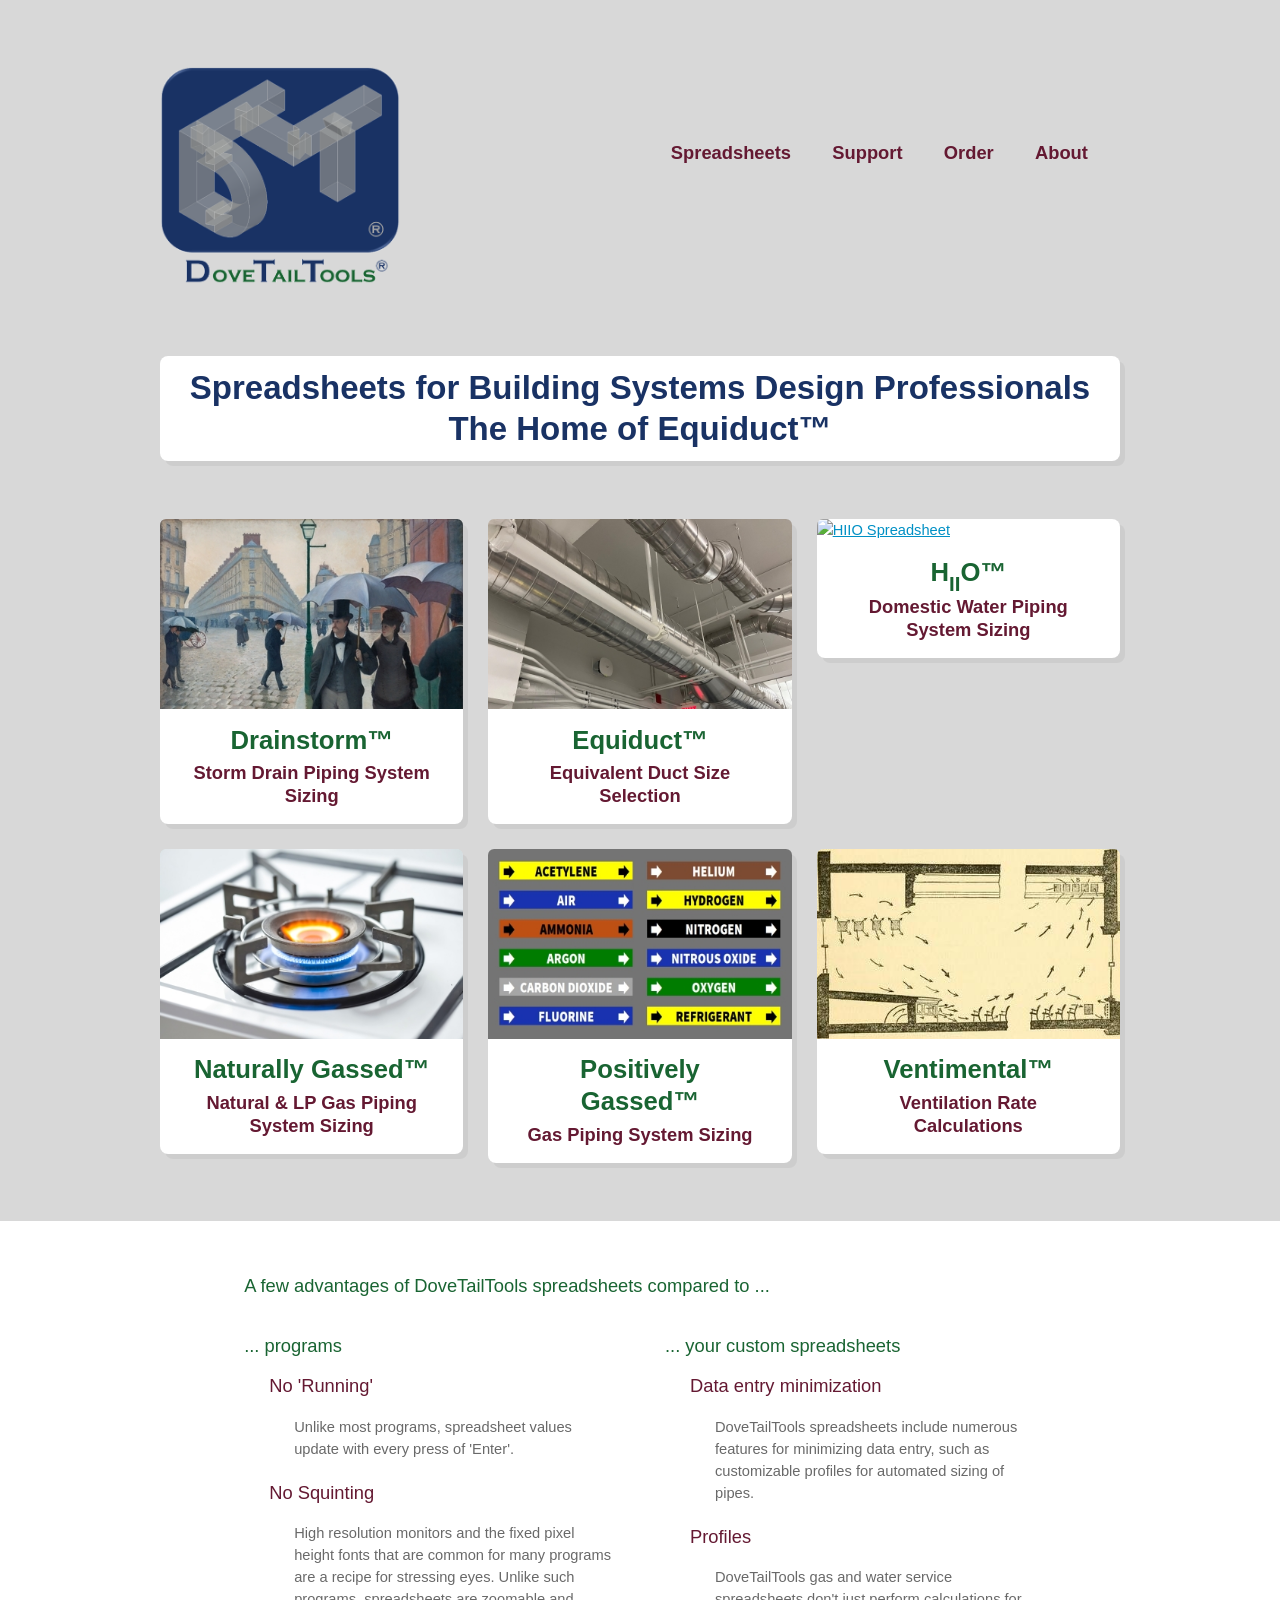
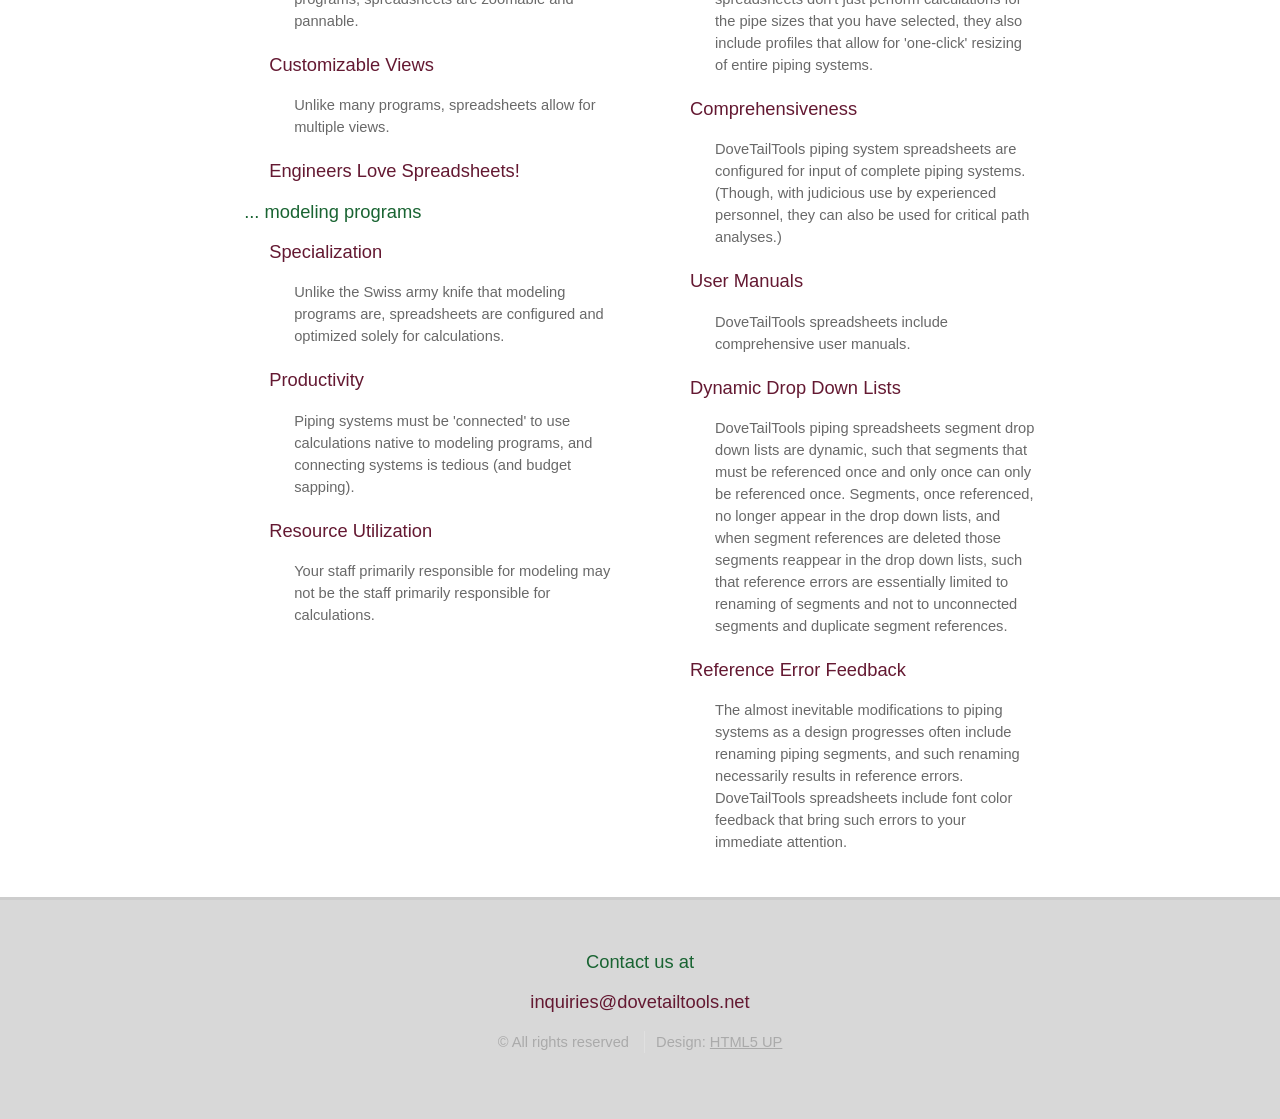
==== index.html @ ed6d7a14 "Update and rename Index.html to index.html" ====
<!DOCTYPE HTML>
<!--
	Verti by HTML5 UP
	html5up.net | @ajlkn
	Free for personal and commercial use under the CCA 3.0 license (html5up.net/license)
-->
<html>
	<head>
		<title>DoveTailTools - Home</title>
		<link rel="icon" type="image/x-icon" href="images/DTTFavicon.jpg">
		<meta charset="utf-8" />
		<meta name="viewport" content="width=device-width, initial-scale=1, user-scalable=no" />
		<!-- SEO -->
		<meta name="description" content="DoveTailTools spreadsheets are professional grade engineering tools for the design of mechanical (HVAC) and plumbing systems for buildings.">

		<!-- Search engine visibility (disable until launch) -->
		<meta name="robots" content="noindex, nofollow">

		<!-- Canonical URL -->
		<link rel="canonical" href="https://dovetailtools.net/index.html">

		<!-- Open Graph (social sharing) -->
		<meta property="og:title" content="DoveTailTools – Engineering Spreadsheets for Building Mechanical & Plumbing Systems">
		<meta property="og:description" content="DoveTailTools spreadsheets are professional grade engineering tools for the design of mechanical (HVAC) and plumbing systems for buildings.">
		<meta property="og:image" content="https://dovetailtools.net/images/DTTWebLogo.png">
		<meta property="og:type" content="website">
		<meta property="og:url" content="https://dovetailtools.net/">

		<!-- Twitter Card (still the correct name) -->
		<meta name="twitter:card" content="summary_large_image">
		<meta name="twitter:title" content="DoveTailTools – Engineering Spreadsheets">
		<meta name="twitter:description" content="Spreadsheets for the design of mechanical (HVAC) and plumbing systems for buildings.">
		<meta name="twitter:image" content="https://dovetailtools.net/images/DTTWebLogo.png">

		<link rel="stylesheet" href="assets/css/main.css" />
	</head>
	<body class="is-preload homepage">
		<div id="page-wrapper">
            <!-- Header -->
                <div id="header-wrapper">
                    <header id="header" class="container">

                        <!-- Logo -->
                            <div id="logo">
                                <a href="index.html" class="image DTTWebLogo">
                                    <img src="images/DTTWebLogo.png" alt="" />
                                </a>
                            </div>

                        <!-- Nav -->
                            <nav id="nav">
                                <ul>
                                    <li>
                                        <a>Spreadsheets</a>
                                        <ul>
                                            <li style="font-size: 1em; padding: 0 1em">
                                                <a>HVAC</a>
                                                <ul>
                                                    <li><a href="equiduct.html">Equiduct</a></li>
                                                    <li><a href="ventimental.html">Ventimental</a></li>
                                                </ul>
                                            </li>
                                            <li style="font-size: 1em; padding: 0 1em">
                                                <a>Plumbing</a>
                                                <ul>
                                                    <li><a href="drainstorm.html">Drainstorm</a></li>
                                                    <li><a href="hiio.html">H<sub>II</sub>O</a></li>
                                                    <li><a href="naturallygassed.html">Naturally Gassed</a></li>
                                                    <li><a href="positivelygassed.html">Positively Gassed</a></li>
                                                </ul>
                                            </li>
                                        </ul>
                                    </li>

                                    <li>
                                        <a href="#">Support</a>
                                        <ul>
                                            <li style="font-size: 1em; padding: 0 1em"><a href="faq.html">F.A.Q.</a></li>
                                            <li style="font-size: 1em; padding: 0 1em"><a href="installation.html">Installation</a></li>
                                        </ul>
                                    </li>

                                    <li>
                                        <a href="order.html">Order</a>
                                    </li>

                                    <li>
                                        <a href="about.html">About</a>
                                        <ul>
                                            <li style="font-size: 1em; padding: 0 1em"><a href="history.html">History</a></li>
                                        </ul>
                                    </li>
                                </ul>
                            </nav>

                    </header>
                </div>

			<!-- Banner -->
				<div id="banner-wrapper">
					<div id="banner" class="box container">
						<div class="row">
							<div class="col-12">
								<h1 class="dtt-blue banner-title" style="text-align:center;">
									Spreadsheets for Building Systems Design Professionals
								</h1>
								<h2 class="dtt-blue banner-title" style="text-align:center;">
									The Home of Equiduct&#8482
								</h2>
							</div>
						</div>
					</div>
				</div>

			<!-- Features -->
				<div id="features-wrapper">
					<div class="container">
						<div class="row">
							<div class="col-4 col-12-medium">

								<!-- Box -->
									<section class="box feature">
    									<a href="drainstorm.html" class="image featured">
									        <img src="images/drainstorm.jpg" alt="Drainstorm Spreadsheet" />
    									</a>
    									<div class="inner">
        									<header style="text-align:center;">
									            <h2 class="dtt-green">Drainstorm&#8482;</h2>
            									<h4 class="dtt-red">Storm Drain Piping System Sizing</h4>
        									</header>
    									</div>
									</section>
							</div>
							<div class="col-4 col-12-medium">

								<!-- Box -->
									<section class="box feature">
    									<a href="equiduct.html" class="image featured">
									        <img src="images/equiduct.jpg" alt="Equiduct Spreadsheet" />
    									</a>
    									<div class="inner">
        									<header style="text-align:center;">
									            <h2 class="dtt-green">Equiduct&#8482;</h2>
            									<h4 class="dtt-red">Equivalent Duct Size Selection</h4>
        									</header>
    									</div>
									</section>
							</div>
							<div class="col-4 col-12-medium">

								<!-- Box -->
									<section class="box feature">
    									<a href="hiio.html" class="image featured">
									        <img src="images/hiio.jpg" alt="HIIO Spreadsheet" />
    									</a>
    									<div class="inner">
        									<header style="text-align:center;">
									            <h2 class="dtt-green">H<sub>II</sub>O&#8482;</h2>
            									<h4 class="dtt-red">Domestic Water Piping System Sizing</h4>
        									</header>
    									</div>
									</section>
							</div>
							<div class="col-4 col-12-medium">

								<!-- Box -->
									<section class="box feature">
    									<a href="naturallygassed.html" class="image featured">
									        <img src="images/naturallygassed.jpg" alt="Naturally Gassed Spreadsheet" />
    									</a>
    									<div class="inner">
        									<header style="text-align:center;">
									            <h2 class="dtt-green">Naturally Gassed&#8482;</h2>
            									<h4 class="dtt-red">Natural & LP Gas Piping System Sizing</h4>
        									</header>
    									</div>
									</section>
							</div>
							<div class="col-4 col-12-medium">

								<!-- Box -->
									<section class="box feature">
    									<a href="positivelygassed.html" class="image featured">
									        <img src="images/positivelygassed.jpg" alt="Positively Gassed Spreadsheet" />
    									</a>
    									<div class="inner">
        									<header style="text-align:center;">
									            <h2 class="dtt-green">Positively Gassed&#8482;</h2>
            									<h4 class="dtt-red">Gas Piping System Sizing</h4>
        									</header>
    									</div>
									</section>
							</div>
							<div class="col-4 col-12-medium">

								<!-- Box -->
									<section class="box feature">
    									<a href="ventimental.html" class="image featured">
									        <img src="images/ventimental.jpg" alt="Ventimental Spreadsheet" />
    									</a>
    									<div class="inner">
        									<header style="text-align:center;">
									            <h2 class="dtt-green">Ventimental&#8482;</h2>
            									<h4 class="dtt-red">Ventilation Rate Calculations</h4>
        									</header>
    									</div>
									</section>
							</div>
						</div>
					</div>
				</div>

                <div id="main-wrapperx">
                    <div class="container">
                        <div class="row gtr-200">
                            <div class="col-1 col-12-medium">
                                <!-- Empty Column Left -->
                            </div>
                            <div class="col-11 col-12-medium">

                                <!-- Content Column Center -->
                                    <div id="content">
                                        <section class="last">
                                            <h3 class="dtt-green">A few advantages of DoveTailTools spreadsheets compared to ...</h3>
                                        </section>
                                    </div>
                            </div>
                        </div>
                    </div>
                </div>

            <!-- Main -->
                <div id="main-wrapperxx">
                    <div class="container">
                        <div class="row gtr-200">
                            <div class="col-1 col-12-medium">
                                <!-- Empty Column Left -->
                            </div>
                            <div class="col-5 col-12-medium">

                                <!-- Content Column Center Left -->
                                    <div id="content">
                                        <section class="last">

                                            <h3 class="dtt-green">... programs</h3>

                                            <h3 class="dtt-red" style="padding-left:25px;">No 'Running'</h3>
                                            <p style="padding-left:50px;">Unlike most programs, spreadsheet values update with every press of 'Enter'.</p>

                                            <h3 class="dtt-red" style="padding-left:25px;">No Squinting</h3>
                                            <p style="padding-left:50px;">High resolution monitors and the fixed pixel height fonts that are common for many programs are a recipe for stressing eyes. Unlike such programs, spreadsheets are zoomable and pannable.</p>

                                            <h3 class="dtt-red" style="padding-left:25px;">Customizable Views</h3>
                                            <p style="padding-left:50px;">Unlike many programs, spreadsheets allow for multiple views.</p>

                                            <h3 class="dtt-red" style="padding-left:25px;">Engineers Love Spreadsheets!</h3>

                                            <h3 class="dtt-green">... modeling programs</h3>

                                            <h3 class="dtt-red" style="padding-left:25px;">Specialization</h3>
                                            <p style="padding-left:50px;">Unlike the Swiss army knife that modeling programs are, spreadsheets are configured and optimized solely for calculations.</p>

                                            <h3 class="dtt-red" style="padding-left:25px;">Productivity</h3>
                                            <p style="padding-left:50px;">Piping systems must be 'connected' to use calculations native to modeling programs, and connecting systems is tedious (and budget sapping).</p>

                                            <h3 class="dtt-red" style="padding-left:25px;">Resource Utilization</h3>
                                            <p style="padding-left:50px;">Your staff primarily responsible for modeling may not be the staff primarily responsible for calculations.</p>

                                        </section>
                                    </div>
                            </div>

                            <div class="col-5 col-12-medium">

                                <!-- Content Column Center Right-->
                                    <div id="content">
                                        <section class="last">

                                            <h3 class="dtt-green">... your custom spreadsheets</h3>

                                            <h3 class="dtt-red" style="padding-left:25px;">Data entry minimization</h3>
                                            <p style="padding-left:50px;">DoveTailTools spreadsheets include numerous features for minimizing data entry, such as customizable profiles for automated sizing of pipes.</p>

                                            <h3 class="dtt-red" style="padding-left:25px;">Profiles</h3>
                                            <p style="padding-left:50px;">DoveTailTools gas and water service spreadsheets don't just perform calculations for the pipe sizes that you have selected, they also include profiles that allow for 'one-click' resizing of entire piping systems.</p>

                                            <h3 class="dtt-red" style="padding-left:25px;">Comprehensiveness</h3>
                                            <p style="padding-left:50px;">DoveTailTools piping system spreadsheets are configured for input of complete piping systems. (Though, with judicious use by experienced personnel, they can also be used for critical path analyses.)</p>

                                            <h3 class="dtt-red" style="padding-left:25px;">User Manuals</h3>
                                            <p style="padding-left:50px;">DoveTailTools spreadsheets include comprehensive user manuals.</p>

                                            <h3 class="dtt-red" style="padding-left:25px;">Dynamic Drop Down Lists</h3>
                                            <p style="padding-left:50px;">DoveTailTools piping spreadsheets segment drop down lists are dynamic, such that segments that must be referenced once and only once can only be referenced once. Segments, once referenced, no longer appear in the drop down lists, and when segment references are deleted those segments reappear in the drop down lists, such that reference errors are essentially limited to renaming of segments and not to unconnected segments and duplicate segment references.</p>

                                            <h3 class="dtt-red" style="padding-left:25px;">Reference Error Feedback</h3>
                                            <p style="padding-left:50px;">The almost inevitable modifications to piping systems as a design progresses often include renaming piping segments, and such renaming necessarily results in reference errors. DoveTailTools spreadsheets include font color feedback that bring such errors to your immediate attention.</p>

                                        </section>
                                    </div>
                            </div>

                            <div class="col-1 col-12-medium">
                                <!-- Empty Column Right -->
                            </div>

                        </div>
                    </div>
                </div>

            <!-- Footer -->
                <div id="footer-wrapper">
                    <footer id="footer" class="container">
                        <div class="row">
                            <div class="col-12">
                                <div id="copyright">

                                    <h3 class="dtt-green">Contact us at</h3>
                                    <h3 class="dtt-red">inquiries@dovetailtools.net</h3>

                                    <ul class="menu">
                                        <li>&copy; All rights reserved</li>
                                        <li>Design: <a href="http://html5up.net">HTML5 UP</a></li>
                                    </ul>

                                </div>
                            </div>
                        </div>
                    </footer>
                </div>

            </div>

        <!-- Scripts -->

            <script src="assets/js/jquery.min.js"></script>
            <script src="assets/js/jquery.dropotron.min.js"></script>
            <script src="assets/js/browser.min.js"></script>
            <script src="assets/js/breakpoints.min.js"></script>
            <script src="assets/js/util.js"></script>
            <script src="assets/js/main.js"></script>

    </body>
</html>
---- assets/css/main.css ----
@import url("fontawesome-all.min.css");
@import url("https://fonts.googleapis.com/css?family=Oleo+Script:400|Open+Sans:300,300italic,600,600italic,800");
@import url('http://fonts.cdnfonts.com/css/source-sans-pro');
@import url('http://fonts.cdnfonts.com/css/copperplate-gothic-std');

/*
	Verti by HTML5 UP
	html5up.net | @ajlkn
	Free for personal and commercial use under the CCA 3.0 license (html5up.net/license)
*/

html, body, div, span, applet, object,
iframe, h1, h2, h3, h4, h5, h6, p, blockquote,
pre, a, abbr, acronym, address, big, cite,
code, del, dfn, em, img, ins, kbd, q, s, samp,
small, strike, strong, sub, sup, tt, var, b,
u, i, center, dl, dt, dd, ol, ul, li, fieldset,
form, label, legend, table, caption, tbody,
tfoot, thead, tr, th, td, article, aside,
canvas, details, embed, figure, figcaption,
footer, header, hgroup, menu, nav, output, ruby,
section, summary, time, mark, audio, video {
	margin: 0;
	padding: 0;
	border: 0;
	font-size: 100%;
	font: inherit;
	vertical-align: baseline;}

article, aside, details, figcaption, figure,
footer, header, hgroup, menu, nav, section {
	display: block;}

body {
	line-height: 1;
}

ol, ul {
	list-style: none;
}

blockquote, q {
	quotes: none;
}

	blockquote:before, blockquote:after, q:before, q:after {
		content: '';
		content: none;
	}

table {
	border-collapse: collapse;
	border-spacing: 0;
}

body {
	-webkit-text-size-adjust: none;
}

mark {
	background-color: transparent;
	color: inherit;
}

input::-moz-focus-inner {
	border: 0;
	padding: 0;
}

input, select, textarea {
	-moz-appearance: none;
	-webkit-appearance: none;
	-ms-appearance: none;
	appearance: none;
}

/* Basic */

	@-ms-viewport {
		width: device-width;
	}

	html {
		box-sizing: border-box;
	}

	*, *:before, *:after {
		box-sizing: inherit;
	}

	body {
		background-color: #d8d8d8;
		background-position: top left, top left;
		background-repeat: repeat-x, repeat;
		background-size: 100% 30em, auto;
		font-family: 'Source Sans Pro', sans-serif;
		font-size: 13pt;
		color: #696969;
		font-weight: 400;
		line-height: 1.5em;
	}

		/* DoveTailTools brand colors */
			.dtt-blue { color: #193264 !important; }
			.dtt-green { color: #196432 !important; }
			.dtt-red { color: #641932 !important; }

			.banner-title {
				font-size: 2.25em !important;
				line-height: 1.25em !important;
				font-weight: 600 !important;
			}

			#banner h1.banner-title,
			#banner h2.banner-title {
				margin-top: 0 !important;
				margin-bottom: 0 !important;
			}


		body.is-preload *, body.is-preload *:before, body.is-preload *:after {
			-moz-animation: none !important;
			-webkit-animation: none !important;
			-ms-animation: none !important;
			animation: none !important;
			-moz-transition: none !important;
			-webkit-transition: none !important;
			-ms-transition: none !important;
			transition: none !important;
		}

	input, select, textarea {
		font-family: 'Source Sans Pro', sans-serif;
		font-size: 13pt;
		color: #696969;
		font-weight: 300;
		line-height: 2.25em;
	}

	a {
		color: #0090c5;
		text-decoration: underline;
	}

		a:hover {
			text-decoration: none;
		}

	h1, h2, h3, h4, h5, h6 {
		color: #444;
		font-weight: 500;
		}

		h1 a, h2 a, h3 a, h4 a, h5 a, h6 a {
			color: inherit;
			text-decoration: none;
			outline: 0;
		}

	h1 {
		font-size: 2.25em;
		line-height: 1.75em;
		font-weight: 600;
	}

	h2 {
		font-size: 1.75em;
		margin: 0 0 1.25em 0;
		line-height: 1.25em;
		font-weight: 600;
	}

	h3 {
		font-size: 1.25em;
		margin: 0.5em 0 1em 0;
	}

	h4 {
		font-size: 1.25em !important;
		line-height: 1.25em !important;
		font-weight: 600 !important;
		margin: 0 0 0 0 !important;
	}

	dtth1 {
		font-size: 2.25em;
		line-height: 1.75em;
	}

	dtth4 {
		font-size: 1.5em;
		line-height: 1.5em;
	}

	dtttm {
		font-size: 0.75em;
	}

	b, strong {
		font-weight: 600;
		color: #444;
	}

	i, em {
		font-style: italic;
	}

	br.clear {
		clear: both;
	}

	sub {
		position: relative;
		top: 0.5em;
		font-size: 0.8em;
	}

	sup {
		position: relative;
		top: -0.5em;
		font-size: 0.8em;
	}

	hr {
		border: 0;
		border-top: solid 1px #eee;
	}

	blockquote {
		border-left: solid 0.5em #eee;
		padding: 1em 0 1em 2em;
		font-style: italic;
	}

	p, ul, ol, dl, table {
		margin-bottom: 1.5em;
	}

/* Container */

	.container {
		margin: 0 auto;
		max-width: 100%;
		width: 1400px;
	}

		@media screen and (max-width: 1680px) {

			.container {
				width: 1200px;
			}

		}

		@media screen and (max-width: 1280px) {

			.container {
				width: 960px;
			}

		}

		@media screen and (max-width: 980px) {

			.container {
				width: 90%;
			}

		}

		@media screen and (max-width: 736px) {

			.container {
				width: 100%;
			}

		}

/* Row */

	.row {
		display: flex;
		flex-wrap: wrap;
		box-sizing: border-box;
		align-items: stretch;
	}

		.row > * {
			box-sizing: border-box;
		}

		.row.gtr-uniform > * > :last-child {
			margin-bottom: 0;
		}

		.row.aln-left {
			justify-content: flex-start;
		}

		.row.aln-center {
			justify-content: center;
		}

		.row.aln-right {
			justify-content: flex-end;
		}

		.row.aln-top {
			align-items: flex-start;
		}

		.row.aln-middle {
			align-items: center;
		}

		.row.aln-bottom {
			align-items: flex-end;
		}

		.row > .imp {
			order: -1;
		}

		.row > .col-005 {
			width: 5%;
		}

		.row > .off-005 {
			margin-left: 5%;
		}

		.row > .col-1 {
			width: 8.33333%;
		}

		.row > .off-1 {
			margin-left: 8.33333%;
		}

		.row > .col-2 {
			width: 16.66667%;
		}

		.row > .off-2 {
			margin-left: 16.66667%;
		}

		.row > .col-3 {
			width: 25%;
		}

		.row > .off-3 {
			margin-left: 25%;
		}

		.row > .col-4 {
			width: 33.33333%;
		}

		.row > .off-4 {
			margin-left: 33.33333%;
		}

		.row > .col-5 {
			width: 41.66667%;
		}

		.row > .off-5 {
			margin-left: 41.66667%;
		}

		.row > .col-6 {
			width: 50%;
		}

		.row > .off-6 {
			margin-left: 50%;
		}

		.row > .col-7 {
			width: 58.33333%;
		}

		.row > .off-7 {
			margin-left: 58.33333%;
		}

		.row > .col-8 {
			width: 66.66667%;
		}

		.row > .off-8 {
			margin-left: 66.66667%;
		}

		.row > .col-9 {
			width: 75%;
		}

		.row > .off-9 {
			margin-left: 75%;
		}

		.row > .col-10 {
			width: 83.33333%;
		}

		.row > .off-10 {
			margin-left: 83.33333%;
		}

		.row > .col-11 {
			width: 91.66667%;
		}

		.row > .off-11 {
			margin-left: 91.66667%;
		}

		.row > .col-12 {
			width: 100%;
		}

		.row > .off-12 {
			margin-left: 100%;
		}

		.row.gtr-0 {
			margin-top: 0px;
			margin-left: 0px;
		}

			.row.gtr-0 > * {
				padding: 0px 0 0 0px;
			}

			.row.gtr-0.gtr-uniform {
				margin-top: 0px;
			}

				.row.gtr-0.gtr-uniform > * {
					padding-top: 0px;
				}

		.row.gtr-25 {
			margin-top: -10px;
			margin-left: -10px;
		}

			.row.gtr-25 > * {
				padding: 10px 0 0 10px;
			}

			.row.gtr-25.gtr-uniform {
				margin-top: -10px;
			}

				.row.gtr-25.gtr-uniform > * {
					padding-top: 10px;
				}

		.row.gtr-50 {
			margin-top: -20px;
			margin-left: -20px;
		}

			.row.gtr-50 > * {
				padding: 20px 0 0 20px;
			}

			.row.gtr-50.gtr-uniform {
				margin-top: -20px;
			}

				.row.gtr-50.gtr-uniform > * {
					padding-top: 20px;
				}

		.row {
			margin-top: -40px;
			margin-left: -40px;
		}

			.row > * {
				padding: 40px 0 0 40px;
			}

			.row.gtr-uniform {
				margin-top: -40px;
			}

				.row.gtr-uniform > * {
					padding-top: 40px;
				}

		.row.gtr-150 {
			margin-top: -60px;
			margin-left: -60px;
		}

			.row.gtr-150 > * {
				padding: 60px 0 0 60px;
			}

			.row.gtr-150.gtr-uniform {
				margin-top: -60px;
			}

				.row.gtr-150.gtr-uniform > * {
					padding-top: 60px;
				}

		.row.gtr-200 {
			margin-top: -80px;
			margin-left: -80px;
		}

			.row.gtr-200 > * {
				padding: 80px 0 0 80px;
			}

			.row.gtr-200.gtr-uniform {
				margin-top: -80px;
			}

				.row.gtr-200.gtr-uniform > * {
					padding-top: 80px;
				}

		@media screen and (max-width: 1680px) {

			.row {
				display: flex;
				flex-wrap: wrap;
				box-sizing: border-box;
				align-items: stretch;
			}

				.row > * {
					box-sizing: border-box;
				}

				.row.gtr-uniform > * > :last-child {
					margin-bottom: 0;
				}

				.row.aln-left {
					justify-content: flex-start;
				}

				.row.aln-center {
					justify-content: center;
				}

				.row.aln-right {
					justify-content: flex-end;
				}

				.row.aln-top {
					align-items: flex-start;
				}

				.row.aln-middle {
					align-items: center;
				}

				.row.aln-bottom {
					align-items: flex-end;
				}

				.row > .imp-xlarge {
					order: -1;
				}

				.row > .col-1-xlarge {
					width: 8.33333%;
				}

				.row > .off-1-xlarge {
					margin-left: 8.33333%;
				}

				.row > .col-2-xlarge {
					width: 16.66667%;
				}

				.row > .off-2-xlarge {
					margin-left: 16.66667%;
				}

				.row > .col-3-xlarge {
					width: 25%;
				}

				.row > .off-3-xlarge {
					margin-left: 25%;
				}

				.row > .col-4-xlarge {
					width: 33.33333%;
				}

				.row > .off-4-xlarge {
					margin-left: 33.33333%;
				}

				.row > .col-5-xlarge {
					width: 41.66667%;
				}

				.row > .off-5-xlarge {
					margin-left: 41.66667%;
				}

				.row > .col-6-xlarge {
					width: 50%;
				}

				.row > .off-6-xlarge {
					margin-left: 50%;
				}

				.row > .col-7-xlarge {
					width: 58.33333%;
				}

				.row > .off-7-xlarge {
					margin-left: 58.33333%;
				}

				.row > .col-8-xlarge {
					width: 66.66667%;
				}

				.row > .off-8-xlarge {
					margin-left: 66.66667%;
				}

				.row > .col-9-xlarge {
					width: 75%;
				}

				.row > .off-9-xlarge {
					margin-left: 75%;
				}

				.row > .col-10-xlarge {
					width: 83.33333%;
				}

				.row > .off-10-xlarge {
					margin-left: 83.33333%;
				}

				.row > .col-11-xlarge {
					width: 91.66667%;
				}

				.row > .off-11-xlarge {
					margin-left: 91.66667%;
				}

				.row > .col-12-xlarge {
					width: 100%;
				}

				.row > .off-12-xlarge {
					margin-left: 100%;
				}

				.row.gtr-0 {
					margin-top: 0px;
					margin-left: 0px;
				}

					.row.gtr-0 > * {
						padding: 0px 0 0 0px;
					}

					.row.gtr-0.gtr-uniform {
						margin-top: 0px;
					}

						.row.gtr-0.gtr-uniform > * {
							padding-top: 0px;
						}

				.row.gtr-25 {
					margin-top: -10px;
					margin-left: -10px;
				}

					.row.gtr-25 > * {
						padding: 10px 0 0 10px;
					}

					.row.gtr-25.gtr-uniform {
						margin-top: -10px;
					}

						.row.gtr-25.gtr-uniform > * {
							padding-top: 10px;
						}

				.row.gtr-50 {
					margin-top: -20px;
					margin-left: -20px;
				}

					.row.gtr-50 > * {
						padding: 20px 0 0 20px;
					}

					.row.gtr-50.gtr-uniform {
						margin-top: -20px;
					}

						.row.gtr-50.gtr-uniform > * {
							padding-top: 20px;
						}

				.row {
					margin-top: -40px;
					margin-left: -40px;
				}

					.row > * {
						padding: 40px 0 0 40px;
					}

					.row.gtr-uniform {
						margin-top: -40px;
					}

						.row.gtr-uniform > * {
							padding-top: 40px;
						}

				.row.gtr-150 {
					margin-top: -60px;
					margin-left: -60px;
				}

					.row.gtr-150 > * {
						padding: 60px 0 0 60px;
					}

					.row.gtr-150.gtr-uniform {
						margin-top: -60px;
					}

						.row.gtr-150.gtr-uniform > * {
							padding-top: 60px;
						}

				.row.gtr-200 {
					margin-top: -80px;
					margin-left: -80px;
				}

					.row.gtr-200 > * {
						padding: 80px 0 0 80px;
					}

					.row.gtr-200.gtr-uniform {
						margin-top: -80px;
					}

						.row.gtr-200.gtr-uniform > * {
							padding-top: 80px;
						}

		}

		@media screen and (max-width: 1280px) {

			.row {
				display: flex;
				flex-wrap: wrap;
				box-sizing: border-box;
				align-items: stretch;
			}

				.row > * {
					box-sizing: border-box;
				}

				.row.gtr-uniform > * > :last-child {
					margin-bottom: 0;
				}

				.row.aln-left {
					justify-content: flex-start;
				}

				.row.aln-center {
					justify-content: center;
				}

				.row.aln-right {
					justify-content: flex-end;
				}

				.row.aln-top {
					align-items: flex-start;
				}

				.row.aln-middle {
					align-items: center;
				}

				.row.aln-bottom {
					align-items: flex-end;
				}

				.row > .imp-large {
					order: -1;
				}

				.row > .col-1-large {
					width: 8.33333%;
				}

				.row > .off-1-large {
					margin-left: 8.33333%;
				}

				.row > .col-2-large {
					width: 16.66667%;
				}

				.row > .off-2-large {
					margin-left: 16.66667%;
				}

				.row > .col-3-large {
					width: 25%;
				}

				.row > .off-3-large {
					margin-left: 25%;
				}

				.row > .col-4-large {
					width: 33.33333%;
				}

				.row > .off-4-large {
					margin-left: 33.33333%;
				}

				.row > .col-5-large {
					width: 41.66667%;
				}

				.row > .off-5-large {
					margin-left: 41.66667%;
				}

				.row > .col-6-large {
					width: 50%;
				}

				.row > .off-6-large {
					margin-left: 50%;
				}

				.row > .col-7-large {
					width: 58.33333%;
				}

				.row > .off-7-large {
					margin-left: 58.33333%;
				}

				.row > .col-8-large {
					width: 66.66667%;
				}

				.row > .off-8-large {
					margin-left: 66.66667%;
				}

				.row > .col-9-large {
					width: 75%;
				}

				.row > .off-9-large {
					margin-left: 75%;
				}

				.row > .col-10-large {
					width: 83.33333%;
				}

				.row > .off-10-large {
					margin-left: 83.33333%;
				}

				.row > .col-11-large {
					width: 91.66667%;
				}

				.row > .off-11-large {
					margin-left: 91.66667%;
				}

				.row > .col-12-large {
					width: 100%;
				}

				.row > .off-12-large {
					margin-left: 100%;
				}

				.row.gtr-0 {
					margin-top: 0px;
					margin-left: 0px;
				}

					.row.gtr-0 > * {
						padding: 0px 0 0 0px;
					}

					.row.gtr-0.gtr-uniform {
						margin-top: 0px;
					}

						.row.gtr-0.gtr-uniform > * {
							padding-top: 0px;
						}

				.row.gtr-25 {
					margin-top: -6.25px;
					margin-left: -6.25px;
				}

					.row.gtr-25 > * {
						padding: 6.25px 0 0 6.25px;
					}

					.row.gtr-25.gtr-uniform {
						margin-top: -6.25px;
					}

						.row.gtr-25.gtr-uniform > * {
							padding-top: 6.25px;
						}

				.row.gtr-50 {
					margin-top: -12.5px;
					margin-left: -12.5px;
				}

					.row.gtr-50 > * {
						padding: 12.5px 0 0 12.5px;
					}

					.row.gtr-50.gtr-uniform {
						margin-top: -12.5px;
					}

						.row.gtr-50.gtr-uniform > * {
							padding-top: 12.5px;
						}

				.row {
					margin-top: -25px;
					margin-left: -25px;
				}

					.row > * {
						padding: 25px 0 0 25px;
					}

					.row.gtr-uniform {
						margin-top: -25px;
					}

						.row.gtr-uniform > * {
							padding-top: 25px;
						}

				.row.gtr-150 {
					margin-top: -37.5px;
					margin-left: -37.5px;
				}

					.row.gtr-150 > * {
						padding: 37.5px 0 0 37.5px;
					}

					.row.gtr-150.gtr-uniform {
						margin-top: -37.5px;
					}

						.row.gtr-150.gtr-uniform > * {
							padding-top: 37.5px;
						}

				.row.gtr-200 {
					margin-top: -50px;
					margin-left: -50px;
				}

					.row.gtr-200 > * {
						padding: 50px 0 0 50px;
					}

					.row.gtr-200.gtr-uniform {
						margin-top: -50px;
					}

						.row.gtr-200.gtr-uniform > * {
							padding-top: 50px;
						}

		}

		@media screen and (max-width: 980px) {

			.row {
				display: flex;
				flex-wrap: wrap;
				box-sizing: border-box;
				align-items: stretch;
			}

				.row > * {
					box-sizing: border-box;
				}

				.row.gtr-uniform > * > :last-child {
					margin-bottom: 0;
				}

				.row.aln-left {
					justify-content: flex-start;
				}

				.row.aln-center {
					justify-content: center;
				}

				.row.aln-right {
					justify-content: flex-end;
				}

				.row.aln-top {
					align-items: flex-start;
				}

				.row.aln-middle {
					align-items: center;
				}

				.row.aln-bottom {
					align-items: flex-end;
				}

				.row > .imp-medium {
					order: -1;
				}

				.row > .col-1-medium {
					width: 8.33333%;
				}

				.row > .off-1-medium {
					margin-left: 8.33333%;
				}

				.row > .col-2-medium {
					width: 16.66667%;
				}

				.row > .off-2-medium {
					margin-left: 16.66667%;
				}

				.row > .col-3-medium {
					width: 25%;
				}

				.row > .off-3-medium {
					margin-left: 25%;
				}

				.row > .col-4-medium {
					width: 33.33333%;
				}

				.row > .off-4-medium {
					margin-left: 33.33333%;
				}

				.row > .col-5-medium {
					width: 41.66667%;
				}

				.row > .off-5-medium {
					margin-left: 41.66667%;
				}

				.row > .col-6-medium {
					width: 50%;
				}

				.row > .off-6-medium {
					margin-left: 50%;
				}

				.row > .col-7-medium {
					width: 58.33333%;
				}

				.row > .off-7-medium {
					margin-left: 58.33333%;
				}

				.row > .col-8-medium {
					width: 66.66667%;
				}

				.row > .off-8-medium {
					margin-left: 66.66667%;
				}

				.row > .col-9-medium {
					width: 75%;
				}

				.row > .off-9-medium {
					margin-left: 75%;
				}

				.row > .col-10-medium {
					width: 83.33333%;
				}

				.row > .off-10-medium {
					margin-left: 83.33333%;
				}

				.row > .col-11-medium {
					width: 91.66667%;
				}

				.row > .off-11-medium {
					margin-left: 91.66667%;
				}

				.row > .col-12-medium {
					width: 100%;
				}

				.row > .off-12-medium {
					margin-left: 100%;
				}

				.row.gtr-0 {
					margin-top: 0px;
					margin-left: 0px;
				}

					.row.gtr-0 > * {
						padding: 0px 0 0 0px;
					}

					.row.gtr-0.gtr-uniform {
						margin-top: 0px;
					}

						.row.gtr-0.gtr-uniform > * {
							padding-top: 0px;
						}

				.row.gtr-25 {
					margin-top: -6.25px;
					margin-left: -6.25px;
				}

					.row.gtr-25 > * {
						padding: 6.25px 0 0 6.25px;
					}

					.row.gtr-25.gtr-uniform {
						margin-top: -6.25px;
					}

						.row.gtr-25.gtr-uniform > * {
							padding-top: 6.25px;
						}

				.row.gtr-50 {
					margin-top: -12.5px;
					margin-left: -12.5px;
				}

					.row.gtr-50 > * {
						padding: 12.5px 0 0 12.5px;
					}

					.row.gtr-50.gtr-uniform {
						margin-top: -12.5px;
					}

						.row.gtr-50.gtr-uniform > * {
							padding-top: 12.5px;
						}

				.row {
					margin-top: -25px;
					margin-left: -25px;
				}

					.row > * {
						padding: 25px 0 0 25px;
					}

					.row.gtr-uniform {
						margin-top: -25px;
					}

						.row.gtr-uniform > * {
							padding-top: 25px;
						}

				.row.gtr-150 {
					margin-top: -37.5px;
					margin-left: -37.5px;
				}

					.row.gtr-150 > * {
						padding: 37.5px 0 0 37.5px;
					}

					.row.gtr-150.gtr-uniform {
						margin-top: -37.5px;
					}

						.row.gtr-150.gtr-uniform > * {
							padding-top: 37.5px;
						}

				.row.gtr-200 {
					margin-top: -50px;
					margin-left: -50px;
				}

					.row.gtr-200 > * {
						padding: 50px 0 0 50px;
					}

					.row.gtr-200.gtr-uniform {
						margin-top: -50px;
					}

						.row.gtr-200.gtr-uniform > * {
							padding-top: 50px;
						}

		}

		@media screen and (max-width: 736px) {

			.row {
				display: flex;
				flex-wrap: wrap;
				box-sizing: border-box;
				align-items: stretch;
			}

				.row > * {
					box-sizing: border-box;
				}

				.row.gtr-uniform > * > :last-child {
					margin-bottom: 0;
				}

				.row.aln-left {
					justify-content: flex-start;
				}

				.row.aln-center {
					justify-content: center;
				}

				.row.aln-right {
					justify-content: flex-end;
				}

				.row.aln-top {
					align-items: flex-start;
				}

				.row.aln-middle {
					align-items: center;
				}

				.row.aln-bottom {
					align-items: flex-end;
				}

				.row > .imp-small {
					order: -1;
				}

				.row > .col-1-small {
					width: 8.33333%;
				}

				.row > .off-1-small {
					margin-left: 8.33333%;
				}

				.row > .col-2-small {
					width: 16.66667%;
				}

				.row > .off-2-small {
					margin-left: 16.66667%;
				}

				.row > .col-3-small {
					width: 25%;
				}

				.row > .off-3-small {
					margin-left: 25%;
				}

				.row > .col-4-small {
					width: 33.33333%;
				}

				.row > .off-4-small {
					margin-left: 33.33333%;
				}

				.row > .col-5-small {
					width: 41.66667%;
				}

				.row > .off-5-small {
					margin-left: 41.66667%;
				}

				.row > .col-6-small {
					width: 50%;
				}

				.row > .off-6-small {
					margin-left: 50%;
				}

				.row > .col-7-small {
					width: 58.33333%;
				}

				.row > .off-7-small {
					margin-left: 58.33333%;
				}

				.row > .col-8-small {
					width: 66.66667%;
				}

				.row > .off-8-small {
					margin-left: 66.66667%;
				}

				.row > .col-9-small {
					width: 75%;
				}

				.row > .off-9-small {
					margin-left: 75%;
				}

				.row > .col-10-small {
					width: 83.33333%;
				}

				.row > .off-10-small {
					margin-left: 83.33333%;
				}

				.row > .col-11-small {
					width: 91.66667%;
				}

				.row > .off-11-small {
					margin-left: 91.66667%;
				}

				.row > .col-12-small {
					width: 100%;
				}

				.row > .off-12-small {
					margin-left: 100%;
				}

				.row.gtr-0 {
					margin-top: 0px;
					margin-left: 0px;
				}

					.row.gtr-0 > * {
						padding: 0px 0 0 0px;
					}

					.row.gtr-0.gtr-uniform {
						margin-top: 0px;
					}

						.row.gtr-0.gtr-uniform > * {
							padding-top: 0px;
						}

				.row.gtr-25 {
					margin-top: -5px;
					margin-left: -5px;
				}

					.row.gtr-25 > * {
						padding: 5px 0 0 5px;
					}

					.row.gtr-25.gtr-uniform {
						margin-top: -5px;
					}

						.row.gtr-25.gtr-uniform > * {
							padding-top: 5px;
						}

				.row.gtr-50 {
					margin-top: -10px;
					margin-left: -10px;
				}

					.row.gtr-50 > * {
						padding: 10px 0 0 10px;
					}

					.row.gtr-50.gtr-uniform {
						margin-top: -10px;
					}

						.row.gtr-50.gtr-uniform > * {
							padding-top: 10px;
						}

				.row {
					margin-top: -20px;
					margin-left: -20px;
				}

					.row > * {
						padding: 20px 0 0 20px;
					}

					.row.gtr-uniform {
						margin-top: -20px;
					}

						.row.gtr-uniform > * {
							padding-top: 20px;
						}

				.row.gtr-150 {
					margin-top: -30px;
					margin-left: -30px;
				}

					.row.gtr-150 > * {
						padding: 30px 0 0 30px;
					}

					.row.gtr-150.gtr-uniform {
						margin-top: -30px;
					}

						.row.gtr-150.gtr-uniform > * {
							padding-top: 30px;
						}

				.row.gtr-200 {
					margin-top: -40px;
					margin-left: -40px;
				}

					.row.gtr-200 > * {
						padding: 40px 0 0 40px;
					}

					.row.gtr-200.gtr-uniform {
						margin-top: -40px;
					}

						.row.gtr-200.gtr-uniform > * {
							padding-top: 40px;
						}

		}

/* Section/Article */

	section, article {
		margin-bottom: 5em;
	}

	section > :last-child,
	article > :last-child,
	section:last-child,
	article:last-child {
		margin-bottom: 0;
	}

	header {
		margin: 0 0 1em 0;
	}

		header h2, header h3 {
			margin: 0 0 0.25em 0;
		}

		header p {
			margin: 0;
		}

	footer {
		margin: 2.5em 0 0 0;
	}

/* Forms */

	form label {
		display: block;
		font-weight: 800;
		margin: 0 0 1em 0;
		font-size: 0.8em;
		color: #444;
	}

	form input[type="text"],
	form input[type="email"],
	form input[type="password"],
	form select,
	form textarea {
		-webkit-appearance: none;
		display: block;
		width: 100%;
		border-radius: 8px;
		border: solid 1px #eee;
	}

		form input[type="text"]:focus,
		form input[type="email"]:focus,
		form input[type="password"]:focus,
		form select:focus,
		form textarea:focus {
			border-color: #0090c5;
		}

	form input[type="text"],
	form input[type="email"],
	form input[type="password"] {
		line-height: 3em;
		padding: 0 1em;
	}

	form select {
		line-height: 3em;
		padding: 0 1em;
	}

	form textarea {
		min-height: 9em;
		padding: 1em;
	}

	form ::-webkit-input-placeholder {
		color: #555 !important;
	}

	form :-moz-placeholder {
		color: #555 !important;
	}

	form ::-moz-placeholder {
		color: #555 !important;
	}

	form :-ms-input-placeholder {
		color: #555 !important;
	}

	form ::-moz-focus-inner {
		border: 0;
	}

/* Tables */

	table {
		width: 100%;
	}

		table tr {
			border-top: solid 1px #eee;
		}

			table tr:first-child {
				border-top: 0;
			}

		table td {
			text-align: center;
			font-weight: 400;
			padding: 0.05em 1em 0.05em 1em;
		}

		table caption {
			text-align: center;
			padding: 0.2em 1em 0.2em 1em;
			font-weight: 700;
			font-size: 1.2em;
		}

		table th {
			text-align: center;
			padding: 0.05em 1em 0.05em 1em;
			font-weight: 700;
		}

		table thead {
			background: #444;
			color: #fff;
			border-radius: 0.35em;
		}

/* Form field styling for Request Order Form */
	input[type="text"],
	input[type="email"],
	textarea {
		border: 2px solid #666 !important;
		border-radius: 6px;
		padding: 6px;
		font-size: 1em;
		font-weight: 600;
		color: #222;
		width: 100%;
		box-sizing: border-box;
	}

/* Prevent resizing of the address box */
	form textarea {
		resize: none;
	} /* Custom submit button color */
	.button.primary {
		background-color: #193264;
		border-color: #193264;
		color: #fff;
	}


/* Pricing Tables (Order Page) */
	.pricing-table {
		width: 100%;
		border-collapse: collapse;
		margin-bottom: 2em;
	}

	.pricing-table caption {
		font-weight: bold;
		margin-bottom: 0.5em;
	}

	.pricing-table th,
	.pricing-table td {
		padding: 4px 6px;
		border-bottom: 1px solid #ccc;
	}

	.col-license {
		width: 60%;
		text-align: left;
	}

	.col-fee {
		width: 40%;
		text-align: right;
	}

/* Center column headers without affecting data alignment */
	.pricing-table th {
		text-align: center;
	}

/* Image */

	.image {
		display: inline-block;
		outline: 0;
	}

		.image img {
			display: block;
			width: 100%;
			border-radius: 6px;
		}

		.image.fit {
			display: block;
			width: 100%;
		}

		.image.DTTWebLogo {
			display: block;
			width: 25%;
			margin: 0 0 2.5em 0;
		}
		.image.featured {
			display: block;
			width: 100%;
			margin: 0 0 2.5em 0;
		}

		.image.left {
			float: left;
			margin: 0 2em 2em 0;
		}

		.image.centered {
			display: block;
			margin: 0 0 2.5em 0;
		}

			.image.centered img {
				margin: 0 auto;
				width: auto;
			}

/* Button */

	input[type="button"],
	input[type="submit"],
	input[type="reset"],
	button,
	.button {
		-moz-transition: background-color .25s ease-in-out;
		-webkit-transition: background-color .25s ease-in-out;
		-ms-transition: background-color .25s ease-in-out;
		transition: background-color .25s ease-in-out;
		-webkit-appearance: none;
		position: relative;
		display: inline-block;
		background: #0090c5;
		color: #fff;
		text-decoration: none;
		border-radius: 6px;
		font-weight: 800;
		outline: 0;
		border: 0;
		cursor: pointer;
		font-size: 1.35em;
		padding: 0.6em 1.5em;
	}

		input[type="button"].icon:before,
		input[type="submit"].icon:before,
		input[type="reset"].icon:before,
		button.icon:before,
		.button.icon:before {
			position: relative;
			margin-right: 0.5em;
			top: 0.05em;
		}

		input[type="button"]:hover,
		input[type="submit"]:hover,
		input[type="reset"]:hover,
		button:hover,
		.button:hover {
			background: #10a0d5;
		}

		input[type="button"]:active,
		input[type="submit"]:active,
		input[type="reset"]:active,
		button:active,
		.button:active {
			background: #20b0e5;
		}

		input[type="button"].alt,
		input[type="submit"].alt,
		input[type="reset"].alt,
		button.alt,
		.button.alt {
			background: #f1f1f1;
			background: rgba(0, 0, 0, 0.05);
			color: #444;
		}

			input[type="button"].alt:hover,
			input[type="submit"].alt:hover,
			input[type="reset"].alt:hover,
			button.alt:hover,
			.button.alt:hover {
				background: #e8e8e8;
				background: rgba(0, 0, 0, 0.085);
			}

			input[type="button"].alt:active,
			input[type="submit"].alt:active,
			input[type="reset"].alt:active,
			button.alt:active,
			.button.alt:active {
				background: #e4e4e4;
				background: rgba(0, 0, 0, 0.15);
			}

		input[type="button"].large,
		input[type="submit"].large,
		input[type="reset"].large,
		button.large,
		.button.large {
			font-size: 2.25em;
			padding: 0.8em 0.9em;
		}

/* List */

	ul {
		list-style: disc;
		padding-left: 1em;
	}

		ul li {
			padding-left: 0.5em;
		}

		ul.style2 {
			list-style: none;
			padding-left: 0;
		}

			ul.style2 li {
				padding-left: 0;
			}

	ol {
		list-style: decimal;
		padding-left: 1.25em;
	}

		ol li {
			padding-left: 0.25em;
		}

/* Actions */

	ul.actions {
		list-style: none;
		padding-left: 0;
	}

		ul.actions li {
			display: inline-block;
			padding: 0 0 0 0.25em;
			margin: 0 0 0 0.25em;
		}

			ul.actions li:first-child {
				margin-left: 0;
				padding-left: 0;
			}

/* Menu */

	ul.menu {
		list-style: none;
		padding-left: 0;
	}

		ul.menu li {
			border-left: solid 1px #e0e0e0;
			display: inline-block;
			padding: 0 0 0 0.75em;
			margin: 0 0 0 0.75em;
		}

			ul.menu li:first-child {
				border-left: 0;
				margin-left: 0;
				padding-left: 0;
			}

/* Box */

	.box {
		background: #fff;
		border-radius: 8px;
		box-shadow: 5px 5px 0px 0px rgba(0, 0, 0, 0.05);
		padding: 2em;
	}

		.box.feature {
			padding: 0;
		}

			.box.feature .inner {
				padding: 1em 2em 0.1em 2em;
			}

			.box.feature h2 {
				font-size: 1.75em;
			}

			.box.feature h4 {
				font-size: 1em;
				margin: 0;
			}

			.box.feature .image {
				position: relative;
				margin: 0;
			}

				.box.feature .image img {
					border-bottom-left-radius: 0;
					border-bottom-right-radius: 0;
				}

/* Icons */

	.icon {
		text-decoration: none;
		position: relative;
		text-decoration: none;
	}

		.icon:before {
			-moz-osx-font-smoothing: grayscale;
			-webkit-font-smoothing: antialiased;
			display: inline-block;
			font-style: normal;
			font-variant: normal;
			text-rendering: auto;
			line-height: 1;
			text-transform: none !important;
			font-family: 'Font Awesome 5 Free';
			font-weight: 400;
		}

		.icon:before {
			line-height: inherit;
		}

		.icon.solid:before {
			font-weight: 900;
		}

		.icon.brands:before {
			font-family: 'Font Awesome 5 Brands';
		}

		.icon > .label {
			display: none;
		}

/* Widgets */

	.widget.thumbnails .grid {
		margin: 0 0 3em 0;
	}

	.widget.thumbnails .image {
		margin: 0;
	}

	.widget.contact ul {
		list-style: none;
		padding-left: 0;
		overflow: hidden;
		position: relative;
		left: -4px;
		top: 4px;
		margin-bottom: 1.5em;
	}

		.widget.contact ul li {
			display: inline-block;
			margin-right: 0.25em;
			padding-left: 0;
		}

			.widget.contact ul li a {
				-moz-transition: background-color .25s ease-in-out;
				-webkit-transition: background-color .25s ease-in-out;
				-ms-transition: background-color .25s ease-in-out;
				transition: background-color .25s ease-in-out;
				display: inline-block;
				width: 2.5em;
				height: 2.5em;
				text-align: center;
				line-height: 2.5em;
				border-radius: 0.35em;
				outline: 0;
				opacity: 0.75;
				text-decoration: none;
				background: #222222;
			}

				.widget.contact ul li a:before {
					color: #f3f3f3;
					font-size: 1.5em;
					line-height: inherit;
				}

				.widget.contact ul li a:hover {
					background: #444444;
				}

				.widget.contact ul li a:active {
					background: #666666;
				}

/* Wrappers */

	#header-wrapper {
		padding: 4.5em 0 2em 0;
	}

	#banner-wrapper {
		padding-bottom: 4em;
	}

	#features-wrapper {
		padding: 0 0 4em 0;
	}

	#main-wrapperx {
		background: #fff;
		box-shadow: 0px 3px 0px 0px rgba(0, 0, 0, 0.05);
		padding: 3em 0 0 0;
	}

	#main-wrapperxx {
		background: #fff;
		box-shadow: 0px 3px 0px 0px rgba(0, 0, 0, 0.05);
		padding: 2em 0 3em 0;
	}

	#main-wrapper {
		background: #fff;
		box-shadow: 0px 3px 0px 0px rgba(0, 0, 0, 0.05);
		padding: 3em 0 3em 0;
	}

	#footer-wrapper {
		padding: 0 0 3em 0;
	}

/* Header */

	#header {
		position: relative;
	}

/* Logo */

	#logo {
		display: inline-block;
	}
		#logo h1 {
			color: #324b64;
			border-radius: 6px;
			font-family: 'Copperplate Gothic STD', sans-serif;
			font-weight: 400;
			padding: 0.7em 0.25em 0.25em 0.25em;
			font-size: 3em;
			letter-spacing: 0;
			display: inline-block;
			vertical-align: middle;
		}

		#logo span {
			font-weight: 800;
			line-height: 4.5em;
			letter-spacing: 0.025em;
			font-size: 0.9em;
			vertical-align: middle;
			margin: 0 0 0 1.25em;
		}

/* Nav */

	#nav {
		position: absolute;
		right: 1em;
		top: 3em;
		font-size: 1.25em;
	}

		#nav ul {
			list-style: none;
			padding-left: 0;
		}

			#nav ul li {
				float: left;
				line-height: 3.5em;
				padding-left: 0.75em;
			}

				#nav ul li a, #nav ul li span {
					-moz-transition: background-color .25s ease-in-out;
					-webkit-transition: background-color .25s ease-in-out;
					-ms-transition: background-color .25s ease-in-out;
					transition: background-color .25s ease-in-out;
					font-weight: 700;
					letter-spacing: 0;
					color: #641932;
					text-decoration: none;
					border-radius: 6px;
					padding: 0.75em 0.75em 0.5em 0.75em;
				}

				#nav ul li > ul {
					display: none;
				}

				#nav ul li:hover a, #nav ul li:hover span {
					background: #fff;
				}

				#nav ul li.active a, #nav ul li.active span {
					background: #fff;
				}

				#nav ul li.current a {
					background: #444;
					color: #fff;
				}

	.dropotron {
		background: #fff;
		letter-spacing: 0.025em;
		color: #641932;
		font-weight: 700;
		text-decoration: none;
		border-radius: 6px;
		padding: 0 0;
		min-width: 8em;
		box-shadow: inset 0 0 0 1px rgba(0, 0, 0, 0.1), 0 0.25em 0.25em 0.1em rgba(0, 0, 0, 0.025);
		margin-top: calc(-0.75em + 1px);
		margin-left: -1px;
		list-style: none;
		padding-left: 0;
	}

		.dropotron li {
			border-top: solid 1px #eee;
			line-height: 1.75em;
			padding-left: 0;
		}

			.dropotron li:first-child {
				border-top: 0;
			}

			.dropotron li > a, .dropotron li > span {
				-moz-transition: color .25s ease-in-out, background-color .25s ease-in-out;
				-webkit-transition: color .25s ease-in-out, background-color .25s ease-in-out;
				-ms-transition: color .25s ease-in-out, background-color .25s ease-in-out;
				transition: color .25s ease-in-out, background-color .25s ease-in-out;
				text-decoration: none;
				color: inherit;
				display: block;
				padding: 0 1.5em;
			}

				.dropotron li > a:hover, .dropotron li > span:hover {
					background: #eee;
				}

			.dropotron li.active > a, .dropotron li.active > span {
				background: #eee;
			}

		.dropotron.level-0 {
			margin-left: 1.5em;
			margin-top: 0;
		}

			.dropotron.level-0:before {
				content: '';
				position: absolute;
				top: -0.5em;
				left: 1em;
				border-bottom: solid 0.75em #ffffff;
				border-left: solid 0.75em transparent;
				border-right: solid 0.75em transparent;
				z-index: 1;
			}

/* Banner */

	#banner {
		position: relative;
		padding: 0.75em;
	}

		#banner h2 {
			font-size:  1.8em;
			margin: 0 0 0.35em 0;
		}

		#banner p {
			font-size: 2.00em;
			margin: 0;
		}

		#banner .button {
			width: 100%;
			margin-bottom: 0.5em;
		}

			#banner .button.icon:before {
				position: absolute;
				right: 0.15em;
				top: 50%;
				margin-top: -0.5em;
			}

			#banner .button.alt {
				margin-bottom: 0;
			}

		#banner ul {
			list-style: none;
			padding-left: 0;
			margin: 0 0 0 2em;
		}

			#banner ul li {
				padding-left: 0;
			}

/* Footer */

	#footer {
		margin-top: 0;
	}

		#footer a {
			color: inherit;
		}

	#copyright {
		color: #aaa;
		padding: 3em 0 0 0;
		text-align: center;
	}

		#copyright a {
			color: inherit;
		}

/* XLarge */

	@media screen and (max-width: 1680px) {

		/* Basic */

			body, input, select, textarea {
				font-size: 12pt;
			}

	}

/* Large */

	@media screen and (max-width: 1280px) {

		/* Basic */

			body, input, select, textarea {
				font-size: 11pt;
			}

	}

/* Medium */

	#navPanel, #navToggle {
		display: none;
	}

	@media screen and (max-width: 980px) {

		/* Basic */

			html, body {
				overflow-x: hidden;
			}

			body, input, select, textarea {
				font-size: 11pt;
			}

		/* Section/Article */

			section, article {
				clear: both;
				margin-bottom: 3em !important;
			}

			section.last, article.last {
				margin-bottom: 0 !important;
			}

		/* Image */

			.image.left {
				width: 25%;
				margin-bottom: 2em !important;
			}

		/* Menu */

			ul.menu li {
				display: block;
				border: 0 !important;
				padding: 0 !important;
				margin: 0 !important;
			}

		/* Actions */

			ul.actions li {
				display: block;
				padding: 0;
				margin: 1em 0 0 0;
			}

				ul.actions li:first-child {
					margin-top: 0;
				}

		/* Button */

			input[type="button"],
			input[type="submit"],
			input[type="reset"],
			button,
			.button {
				width: 100%;
				text-align: center;
				font-size: 1.35em;
				padding: 0.85em 0 !important;
			}

				input[type="button"].icon,
				input[type="submit"].icon,
				input[type="reset"].icon,
				button.icon,
				.button.icon {
					padding-right: 0.75em !important;
				}

					input[type="button"].icon:before,
					input[type="submit"].icon:before,
					input[type="reset"].icon:before,
					button.icon:before,
					.button.icon:before {
						margin-right: 0.5em;
						top: 0.05em;
					}

		/* Wrappers */

			#header-wrapper {
				padding: 3em 0 1em 0;
				text-align: center;
			}

			#footer-wrapper {
				padding: 6em 0 4em 0;
			}

		/* Header */

			#header {
				margin: 0 auto;
			}

		/* Logo */

			#logo span {
				display: block;
				margin: 0;
			}

		/* Nav */

			#nav {
				display: none;
			}

		/* Banner */

			#banner {
				padding: 4.5em 3em;
				text-align: center;
			}

				#banner ul {
					margin: 2em 0 0 0;
				}

				#banner .button.icon:before {
					position: relative;
					right: auto;
					top: auto;
				}

		/* Content */

			#content {
				border-bottom: solid 1px #e8e8e8;
				padding-bottom: 4em;
				margin-bottom: 0 !important;
			}

				#content > :last-child {
					margin-bottom: 0 !important;
				}

			#sidebar > :last-child {
				margin-bottom: 0 !important;
			}

		/* Footer */

			#copyright {
				padding: 0;
			}

		/* Nav */

			#page-wrapper {
				-moz-backface-visibility: hidden;
				-webkit-backface-visibility: hidden;
				-ms-backface-visibility: hidden;
				backface-visibility: hidden;
				-moz-transition: -moz-transform 0.5s ease;
				-webkit-transition: -webkit-transform 0.5s ease;
				-ms-transition: -ms-transform 0.5s ease;
				transition: transform 0.5s ease;
				padding-bottom: 1px;
			}

			#navToggle {
				-moz-backface-visibility: hidden;
				-webkit-backface-visibility: hidden;
				-ms-backface-visibility: hidden;
				backface-visibility: hidden;
				-moz-transition: -moz-transform 0.5s ease;
				-webkit-transition: -webkit-transform 0.5s ease;
				-ms-transition: -ms-transform 0.5s ease;
				transition: transform 0.5s ease;
				display: block;
				height: 44px;
				left: 0;
				position: fixed;
				top: 0;
				width: 100%;
				z-index: 10001;
			}

				#navToggle .toggle {
					text-decoration: none;
					width: 70px;
					height: 50px;
					opacity: 0.35;
				}

					#navToggle .toggle:before {
						-moz-osx-font-smoothing: grayscale;
						-webkit-font-smoothing: antialiased;
						display: inline-block;
						font-style: normal;
						font-variant: normal;
						text-rendering: auto;
						line-height: 1;
						text-transform: none !important;
						font-family: 'Font Awesome 5 Free';
						font-weight: 900;
					}

					#navToggle .toggle:before {
						display: inline-block;
						text-decoration: none;
						position: absolute;
						left: 6px;
						top: 6px;
						background: rgba(0, 0, 0, 0.5);
						width: 58px;
						height: 38px;
						border-radius: 6px;
						content: '\f0c9';
						color: #fff;
						text-align: center;
						line-height: 38px;
						font-size: 20px;
					}

					#navToggle .toggle:active {
						opacity: 0.75;
					}

			#navPanel {
				-moz-backface-visibility: hidden;
				-webkit-backface-visibility: hidden;
				-ms-backface-visibility: hidden;
				backface-visibility: hidden;
				-moz-transform: translateX(-275px);
				-webkit-transform: translateX(-275px);
				-ms-transform: translateX(-275px);
				transform: translateX(-275px);
				-moz-transition: -moz-transform 0.5s ease;
				-webkit-transition: -webkit-transform 0.5s ease;
				-ms-transition: -ms-transform 0.5s ease;
				transition: transform 0.5s ease;
				display: block;
				height: 100%;
				left: 0;
				overflow-y: auto;
				position: fixed;
				top: 0;
				width: 275px;
				z-index: 10002;
				background: #fff;
				box-shadow: inset -3px 0px 0px 0px #dfdfdf;
				padding: 0 23px 0 20px;
			}

				#navPanel .link {
					display: block;
					text-decoration: none;
					height: 54px;
					line-height: 54px;
					border-top: solid 1px #e8e8e8;
					color: #696969;
				}

					#navPanel .link:first-child {
						border-top: 0;
					}

				#navPanel .indent-1 {
					display: inline-block;
					width: 1em;
				}

				#navPanel .indent-2 {
					display: inline-block;
					width: 2em;
				}

				#navPanel .indent-3 {
					display: inline-block;
					width: 3em;
				}

				#navPanel .indent-4 {
					display: inline-block;
					width: 4em;
				}

				#navPanel .indent-5 {
					display: inline-block;
					width: 5em;
				}

				#navPanel .depth-0 {
					color: #444;
					font-weight: 800;
				}

			body.navPanel-visible #page-wrapper {
				-moz-transform: translateX(275px);
				-webkit-transform: translateX(275px);
				-ms-transform: translateX(275px);
				transform: translateX(275px);
			}

			body.navPanel-visible #navToggle {
				-moz-transform: translateX(275px);
				-webkit-transform: translateX(275px);
				-ms-transform: translateX(275px);
				transform: translateX(275px);
			}

			body.navPanel-visible #navPanel {
				-moz-transform: translateX(0);
				-webkit-transform: translateX(0);
				-ms-transform: translateX(0);
				transform: translateX(0);
			}

	}

/* Small */

	@media screen and (max-width: 736px) {

		/* Basic */

			body, input, select, textarea {
				line-height: 2em;
			}

			h2, h3, h4, h5, h6 {
				font-size: 13pt;
				margin: 0 0 1em 0;
			}

		/* Section/Article */

			section, article {
				clear: both;
				margin-bottom: 3em !important;
			}

				section.last, article.last {
					margin-bottom: 0 !important;
				}

		/* Image */

			.image.left {
				width: 25%;
				margin-bottom: 2em !important;
			}

		/* Menu */

			ul.menu li {
				display: block;
				border: 0 !important;
				padding: 0 !important;
				margin: 0 !important;
			}

		/* Actions */

			ul.actions li {
				display: block;
				padding: 0;
				margin: 1em 0 0 0;
			}

				ul.actions li:first-child {
					margin-top: 0;
				}

		/* Button */

			input[type="button"],
			input[type="submit"],
			input[type="reset"],
			button,
			.button {
				width: 100%;
				text-align: center;
				font-size: 1.25em !important;
				padding: 0.65em 0 !important;
			}

				input[type="button"].icon,
				input[type="submit"].icon,
				input[type="reset"].icon,
				button.icon,
				.button.icon {
					padding-right: 0.75em !important;
				}

					input[type="button"].icon:before,
					input[type="submit"].icon:before,
					input[type="reset"].icon:before,
					button.icon:before,
					.button.icon:before {
						margin-right: 0.5em;
						top: 0.05em;
					}

		/* Box */

			.box {
				padding: 15px 15px 15px 15px;
				margin: 0;
			}

				.box.feature {
					margin: 20px 0 0 0 !important;
					padding: 0;
				}

					.box.feature .inner {
						padding: 30px 15px 30px 15px;
					}

					.box.feature p {
						margin: 0;
					}

					.box.feature .image {
						position: relative;
						margin: 0;
					}

						.box.feature .image img {
							border-bottom-left-radius: 0;
							border-bottom-right-radius: 0;
						}

		/* Widgets */

			.widget.thumbnails .image {
				margin: 0;
			}

			.widget.thumbnails .x {
				padding: 1em 0.5em 0 0;
			}

			.widget.thumbnails .y {
				padding: 1em 0 0 0.5em;
			}

			.widget.thumbnails .row:first-child .x, .widget.thumbnails .row:first-child .y {
				padding-top: 0;
			}

		/* Wrappers */

			#header-wrapper {
				padding: 3em 0 1.5em 0;
			}

			#banner-wrapper {
				padding: 0 15px 0 15px;
			}

			#features-wrapper {
				padding: 0 15px 40px 15px;
			}

			#tables-wrapper {
				padding: 0 15px 40px 15px;
			}

			#main-wrapper, #main-wrapperx, #main-wrapperxx, #footer-wrapper {
				padding: 40px 30px 40px 30px;
			}

		/* Logo */

			#logo h1 {
				font-size: 2.75em;
				padding: 0.2em 0.275em;
			}

			#logo span {
				line-height: 3em;
			}

		/* Banner */

			#banner {
				text-align: center;
				padding: 15px 15px 15px 15px;
				margin: 0 auto !important;
			}

				#banner h2 {
					font-size: 1.8em;
					margin: 0.75em 0 0.5em 0;
				}

				#banner p {
					font-size: 1.5em;
					line-height: 1.5em;
					margin: 0;
				}

				#banner ul {
					margin: 0;
				}

				#banner .button {
					margin: 0 0 1em 0;
				}

		/* Content */

			#content {
				padding-bottom: 3em;
			}

		/* Footer */

			#footer section {
				border-bottom: solid 1px #ccc;
				padding-bottom: 3em;
				margin-bottom: 1em !important;
			}

			#copyright {
				text-align: left;
			}

	}
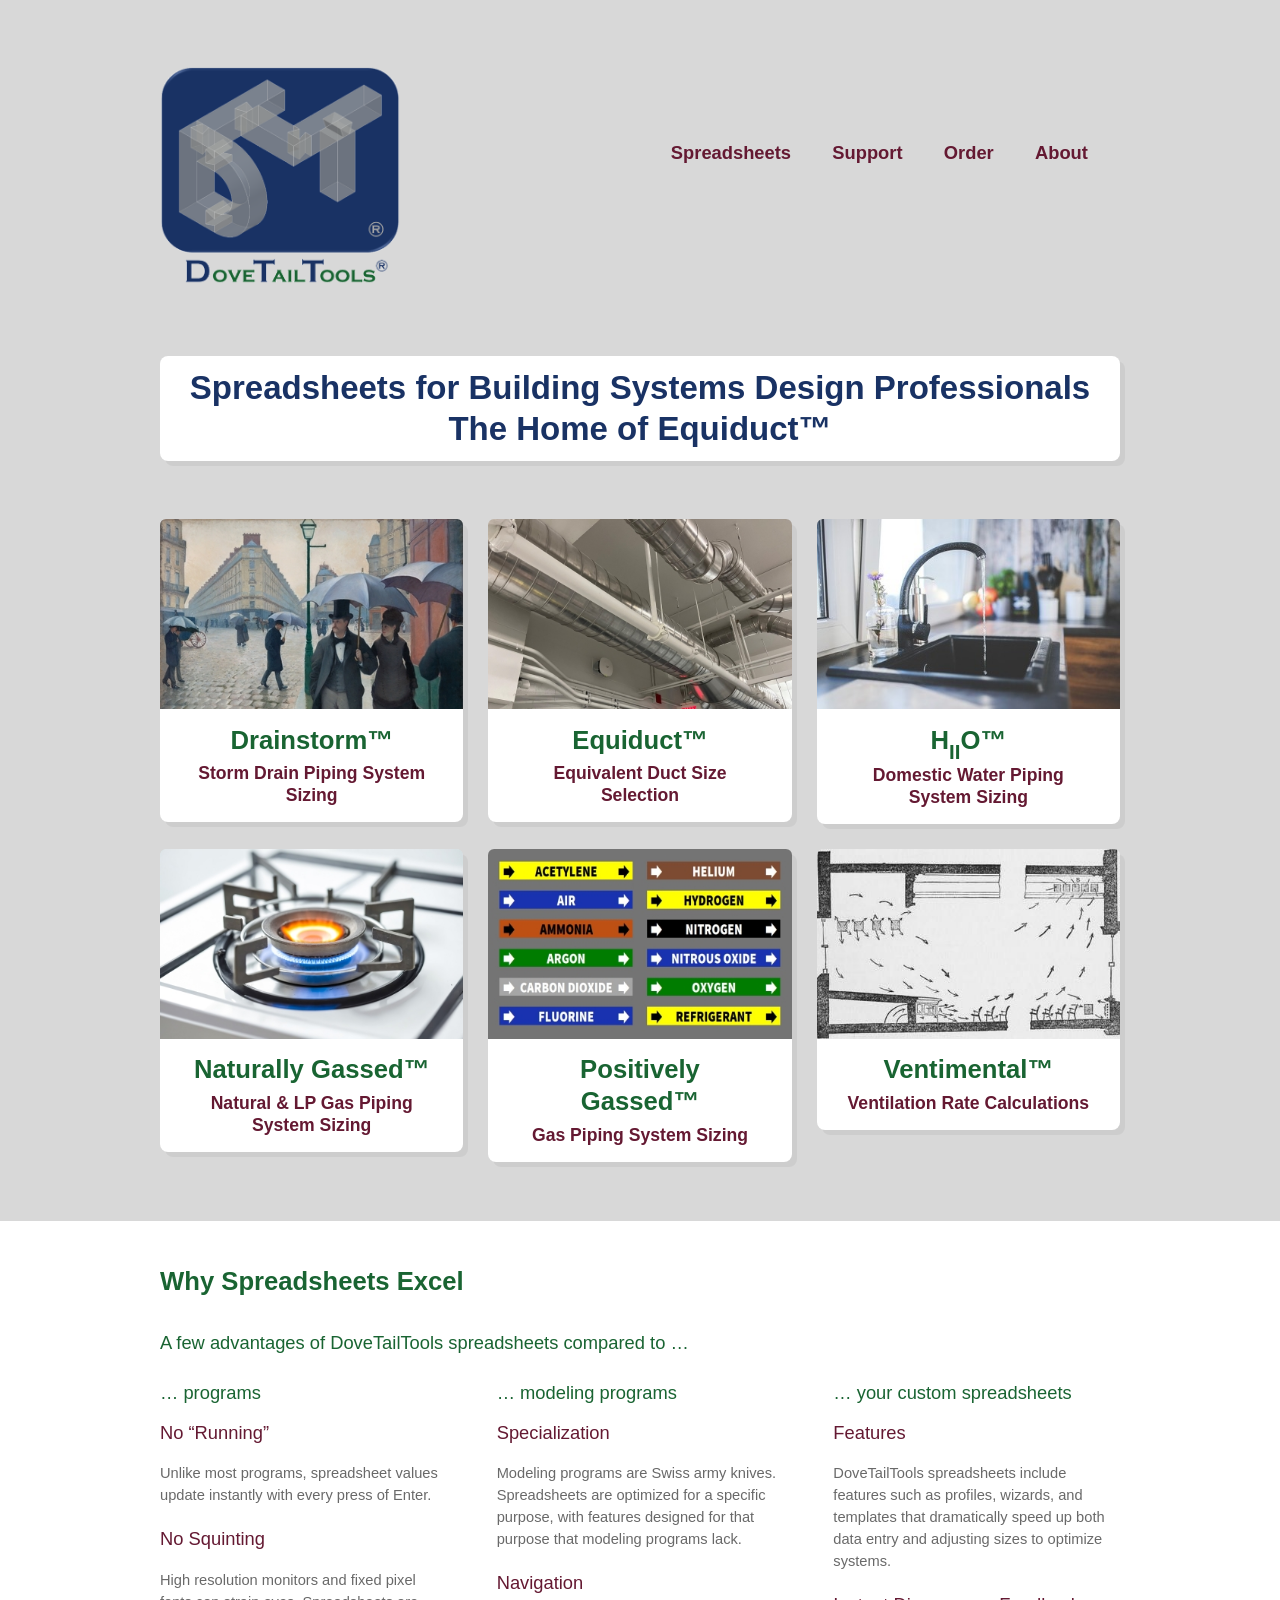
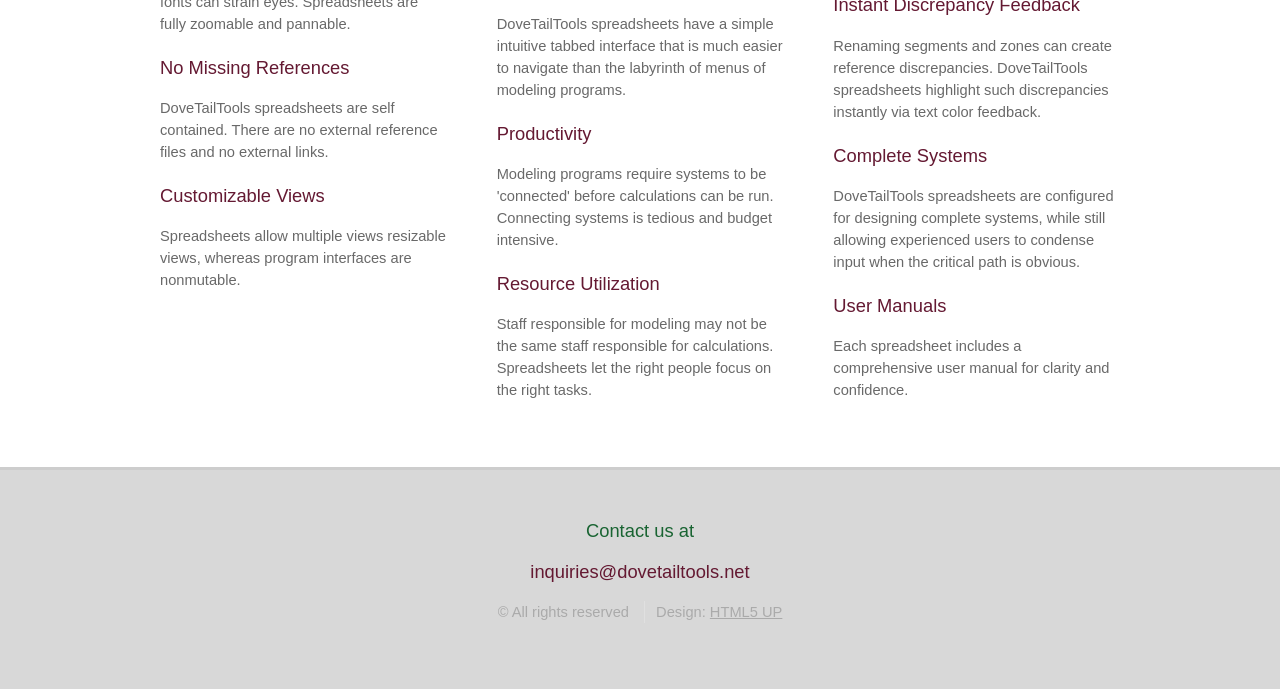
==== commit 7e5a622d: "Add files via upload" ====
--- a/index.html
+++ b/index.html
@@ -17,7 +17,7 @@
 		<meta name="robots" content="noindex, nofollow">
 
 		<!-- Canonical URL -->
-		<link rel="canonical" href="https://dovetailtools.net/index.html">
+		<link rel="canonical" href="https://dovetailtools.net">
 
 		<!-- Open Graph (social sharing) -->
 		<meta property="og:title" content="DoveTailTools – Engineering Spreadsheets for Building Mechanical & Plumbing Systems">
@@ -48,50 +48,53 @@
                             </div>
 
                         <!-- Nav -->
-                            <nav id="nav">
-                                <ul>
-                                    <li>
-                                        <a>Spreadsheets</a>
-                                        <ul>
-                                            <li style="font-size: 1em; padding: 0 1em">
-                                                <a>HVAC</a>
-                                                <ul>
-                                                    <li><a href="equiduct.html">Equiduct</a></li>
-                                                    <li><a href="ventimental.html">Ventimental</a></li>
-                                                </ul>
-                                            </li>
-                                            <li style="font-size: 1em; padding: 0 1em">
-                                                <a>Plumbing</a>
-                                                <ul>
-                                                    <li><a href="drainstorm.html">Drainstorm</a></li>
-                                                    <li><a href="hiio.html">H<sub>II</sub>O</a></li>
-                                                    <li><a href="naturallygassed.html">Naturally Gassed</a></li>
-                                                    <li><a href="positivelygassed.html">Positively Gassed</a></li>
-                                                </ul>
-                                            </li>
-                                        </ul>
-                                    </li>
-
-                                    <li>
-                                        <a href="#">Support</a>
-                                        <ul>
-                                            <li style="font-size: 1em; padding: 0 1em"><a href="faq.html">F.A.Q.</a></li>
-                                            <li style="font-size: 1em; padding: 0 1em"><a href="installation.html">Installation</a></li>
-                                        </ul>
-                                    </li>
-
-                                    <li>
-                                        <a href="order.html">Order</a>
-                                    </li>
-
-                                    <li>
-                                        <a href="about.html">About</a>
-                                        <ul>
-                                            <li style="font-size: 1em; padding: 0 1em"><a href="history.html">History</a></li>
-                                        </ul>
-                                    </li>
-                                </ul>
-                            </nav>
+                        <nav id="nav">
+                            <ul>
+                                <li>
+                                    <a href="#">Spreadsheets</a>
+                                    <ul>
+
+                                        <li class="nav-subcategory">
+                                            <a href="#">HVAC</a>
+                                            <ul>
+                                                <li><a href="equiduct.html">Equiduct</a></li>
+                                                <li><a href="ventimental.html">Ventimental</a></li>
+                                            </ul>
+                                        </li>
+
+                                        <li class="nav-subcategory">
+                                            <a href="#">Plumbing</a>
+                                            <ul>
+                                                <li><a href="drainstorm.html">Drainstorm</a></li>
+                                                <li><a href="hiio.html">H<sub>II</sub>O</a></li>
+                                                <li><a href="naturallygassed.html">Naturally Gassed</a></li>
+                                                <li><a href="positivelygassed.html">Positively Gassed</a></li>
+                                            </ul>
+                                        </li>
+
+                                    </ul>
+                                </li>
+
+                                <li>
+                                    <a href="#">Support</a>
+                                    <ul>
+                                        <li class="nav-subcategory"><a href="faq.html">F.A.Q.</a></li>
+                                        <li class="nav-subcategory"><a href="installation.html">Installation</a></li>
+                                    </ul>
+                                </li>
+
+                                <li>
+                                    <a href="order.html">Order</a>
+                                </li>
+
+                                <li>
+                                    <a href="about.html">About</a>
+                                    <ul>
+                                        <li class="nav-subcategory"><a href="history.html">History</a></li>
+                                    </ul>
+                                </li>
+                            </ul>
+                        </nav>
 
                     </header>
                 </div>
@@ -210,103 +213,146 @@
 					</div>
 				</div>
 
-                <div id="main-wrapperx">
-                    <div class="container">
-                        <div class="row gtr-200">
-                            <div class="col-1 col-12-medium">
-                                <!-- Empty Column Left -->
-                            </div>
-                            <div class="col-11 col-12-medium">
-
-                                <!-- Content Column Center -->
-                                    <div id="content">
-                                        <section class="last">
-                                            <h3 class="dtt-green">A few advantages of DoveTailTools spreadsheets compared to ...</h3>
-                                        </section>
-                                    </div>
-                            </div>
-                        </div>
+            <!-- Main -->
+            <div id="main-wrapper">
+                <div class="container">
+
+                    <!-- Full-width header -->
+                    <div class="row">
+                        <div class="col-12">
+                            <h2 class="dtt-green" style="text-align:left; margin-bottom:0.4em;">
+                                Why Spreadsheets Excel
+                            </h2>
+                        </div>
+                    </div>
+
+                    <!-- Full-width intro line -->
+                    <div class="row" style="margin-top:0;">
+                        <div class="col-12">
+                            <h3 class="dtt-green" style="margin-top:0;">
+                                A few advantages of DoveTailTools spreadsheets compared to …
+                            </h3>
+                        </div>
+                    </div>
+
+                    <!-- Three-column section -->
+                    <div class="row gtr-200">
+
+                        <!-- Column 1 -->
+                        <div class="col-4 col-12-medium">
+                            <section class="last">
+
+                                <h3 class="dtt-green">… programs</h3>
+
+                                <div class="dtt-rowblock">
+                                    <h3 class="dtt-red dtt-subhead">No “Running”</h3>
+                                    <p class="dtt-body">
+                                        Unlike most programs, spreadsheet values update instantly with every press of Enter.
+                                    </p>
+                                </div>
+
+                                <div class="dtt-rowblock">
+                                    <h3 class="dtt-red dtt-subhead">No Squinting</h3>
+                                    <p class="dtt-body">
+                                        High resolution monitors and fixed pixel fonts can strain eyes. Spreadsheets are fully zoomable and pannable.
+                                    </p>
+                                </div>
+
+                                <div class="dtt-rowblock">
+                                    <h3 class="dtt-red dtt-subhead">No Missing References</h3>
+                                    <p class="dtt-body">
+                                        DoveTailTools spreadsheets are self contained. There are no external reference files and no external links.
+                                    </p>
+                                </div>
+
+                                <div class="dtt-rowblock">
+                                    <h3 class="dtt-red dtt-subhead">Customizable Views</h3>
+                                    <p class="dtt-body">
+                                        Spreadsheets allow multiple views resizable views, whereas program interfaces are nonmutable.
+                                    </p>
+                                </div>
+
+                            </section>
+                        </div>
+
+                        <!-- Column 2 -->
+                        <div class="col-4 col-12-medium">
+                            <section class="last">
+
+                                <h3 class="dtt-green">… modeling programs</h3>
+
+                                <div class="dtt-rowblock">
+                                    <h3 class="dtt-red dtt-subhead">Specialization</h3>
+                                    <p class="dtt-body">
+                                        Modeling programs are Swiss army knives. Spreadsheets are optimized for a specific purpose, with features designed for that purpose
+										that modeling programs lack.
+                                    </p>
+                                </div>
+
+                                <div class="dtt-rowblock">
+                                    <h3 class="dtt-red dtt-subhead">Navigation</h3>
+                                    <p class="dtt-body">
+                                       DoveTailTools spreadsheets have a simple intuitive tabbed interface that is much easier to navigate than the labyrinth of menus of modeling programs.
+                                    </p>
+                                </div>
+
+                                <div class="dtt-rowblock">
+                                    <h3 class="dtt-red dtt-subhead">Productivity</h3>
+                                    <p class="dtt-body">
+                                        Modeling programs require systems to be 'connected' before calculations can be run. Connecting systems is tedious and budget intensive.
+                                    </p>
+                                </div>
+
+                                <div class="dtt-rowblock">
+                                    <h3 class="dtt-red dtt-subhead">Resource Utilization</h3>
+                                    <p class="dtt-body">
+                                        Staff responsible for modeling may not be the same staff responsible for calculations. Spreadsheets let the right people focus on the right tasks.
+                                    </p>
+                                </div>
+
+                            </section>
+                        </div>
+
+                        <!-- Column 3 -->
+                        <div class="col-4 col-12-medium">
+                            <section class="last">
+
+                                <h3 class="dtt-green">… your custom spreadsheets</h3>
+
+                                <div class="dtt-rowblock">
+                                    <h3 class="dtt-red dtt-subhead">Features</h3>
+                                    <p class="dtt-body">
+                                        DoveTailTools spreadsheets include features such as profiles, wizards, and templates that dramatically speed up both data entry and adjusting sizes to optimize systems.
+                                    </p>
+                                </div>
+
+                                <div class="dtt-rowblock">
+                                    <h3 class="dtt-red dtt-subhead">Instant Discrepancy Feedback</h3>
+                                    <p class="dtt-body">
+                                        Renaming segments and zones can create reference discrepancies. DoveTailTools spreadsheets highlight such discrepancies instantly via text color feedback.
+                                    </p>
+                                </div>
+
+                                <div class="dtt-rowblock">
+                                    <h3 class="dtt-red dtt-subhead">Complete Systems</h3>
+                                    <p class="dtt-body">
+                                        DoveTailTools spreadsheets are configured for designing complete systems, while still allowing experienced users to condense input when the critical path is obvious.
+                                    </p>
+                                </div>
+
+                                <div class="dtt-rowblock">
+                                    <h3 class="dtt-red dtt-subhead">User Manuals</h3>
+                                    <p class="dtt-body">
+                                        Each spreadsheet includes a comprehensive user manual for clarity and confidence.
+                                    </p>
+                                </div>
+
+                            </section>
+                        </div>
+
                     </div>
                 </div>
-
-            <!-- Main -->
-                <div id="main-wrapperxx">
-                    <div class="container">
-                        <div class="row gtr-200">
-                            <div class="col-1 col-12-medium">
-                                <!-- Empty Column Left -->
-                            </div>
-                            <div class="col-5 col-12-medium">
-
-                                <!-- Content Column Center Left -->
-                                    <div id="content">
-                                        <section class="last">
-
-                                            <h3 class="dtt-green">... programs</h3>
-
-                                            <h3 class="dtt-red" style="padding-left:25px;">No 'Running'</h3>
-                                            <p style="padding-left:50px;">Unlike most programs, spreadsheet values update with every press of 'Enter'.</p>
-
-                                            <h3 class="dtt-red" style="padding-left:25px;">No Squinting</h3>
-                                            <p style="padding-left:50px;">High resolution monitors and the fixed pixel height fonts that are common for many programs are a recipe for stressing eyes. Unlike such programs, spreadsheets are zoomable and pannable.</p>
-
-                                            <h3 class="dtt-red" style="padding-left:25px;">Customizable Views</h3>
-                                            <p style="padding-left:50px;">Unlike many programs, spreadsheets allow for multiple views.</p>
-
-                                            <h3 class="dtt-red" style="padding-left:25px;">Engineers Love Spreadsheets!</h3>
-
-                                            <h3 class="dtt-green">... modeling programs</h3>
-
-                                            <h3 class="dtt-red" style="padding-left:25px;">Specialization</h3>
-                                            <p style="padding-left:50px;">Unlike the Swiss army knife that modeling programs are, spreadsheets are configured and optimized solely for calculations.</p>
-
-                                            <h3 class="dtt-red" style="padding-left:25px;">Productivity</h3>
-                                            <p style="padding-left:50px;">Piping systems must be 'connected' to use calculations native to modeling programs, and connecting systems is tedious (and budget sapping).</p>
-
-                                            <h3 class="dtt-red" style="padding-left:25px;">Resource Utilization</h3>
-                                            <p style="padding-left:50px;">Your staff primarily responsible for modeling may not be the staff primarily responsible for calculations.</p>
-
-                                        </section>
-                                    </div>
-                            </div>
-
-                            <div class="col-5 col-12-medium">
-
-                                <!-- Content Column Center Right-->
-                                    <div id="content">
-                                        <section class="last">
-
-                                            <h3 class="dtt-green">... your custom spreadsheets</h3>
-
-                                            <h3 class="dtt-red" style="padding-left:25px;">Data entry minimization</h3>
-                                            <p style="padding-left:50px;">DoveTailTools spreadsheets include numerous features for minimizing data entry, such as customizable profiles for automated sizing of pipes.</p>
-
-                                            <h3 class="dtt-red" style="padding-left:25px;">Profiles</h3>
-                                            <p style="padding-left:50px;">DoveTailTools gas and water service spreadsheets don't just perform calculations for the pipe sizes that you have selected, they also include profiles that allow for 'one-click' resizing of entire piping systems.</p>
-
-                                            <h3 class="dtt-red" style="padding-left:25px;">Comprehensiveness</h3>
-                                            <p style="padding-left:50px;">DoveTailTools piping system spreadsheets are configured for input of complete piping systems. (Though, with judicious use by experienced personnel, they can also be used for critical path analyses.)</p>
-
-                                            <h3 class="dtt-red" style="padding-left:25px;">User Manuals</h3>
-                                            <p style="padding-left:50px;">DoveTailTools spreadsheets include comprehensive user manuals.</p>
-
-                                            <h3 class="dtt-red" style="padding-left:25px;">Dynamic Drop Down Lists</h3>
-                                            <p style="padding-left:50px;">DoveTailTools piping spreadsheets segment drop down lists are dynamic, such that segments that must be referenced once and only once can only be referenced once. Segments, once referenced, no longer appear in the drop down lists, and when segment references are deleted those segments reappear in the drop down lists, such that reference errors are essentially limited to renaming of segments and not to unconnected segments and duplicate segment references.</p>
-
-                                            <h3 class="dtt-red" style="padding-left:25px;">Reference Error Feedback</h3>
-                                            <p style="padding-left:50px;">The almost inevitable modifications to piping systems as a design progresses often include renaming piping segments, and such renaming necessarily results in reference errors. DoveTailTools spreadsheets include font color feedback that bring such errors to your immediate attention.</p>
-
-                                        </section>
-                                    </div>
-                            </div>
-
-                            <div class="col-1 col-12-medium">
-                                <!-- Empty Column Right -->
-                            </div>
-
-                        </div>
-                    </div>
-                </div>
+            </div>
 
             <!-- Footer -->
                 <div id="footer-wrapper">
--- a/assets/css/main.css
+++ b/assets/css/main.css
@@ -176,7 +176,7 @@
 	}
 
 	h4 {
-		font-size: 1.25em !important;
+		font-size: 1.2em !important;
 		line-height: 1.25em !important;
 		font-weight: 600 !important;
 		margin: 0 0 0 0 !important;
@@ -1676,12 +1676,12 @@
 
 	.pricing-table caption {
 		font-weight: bold;
-		margin-bottom: 0.5em;
+		margin-bottom: 0.15em;
 	}
 
 	.pricing-table th,
 	.pricing-table td {
-		padding: 4px 6px;
+		padding: 2px 6px;
 		border-bottom: 1px solid #ccc;
 	}
 
@@ -1698,6 +1698,19 @@
 /* Center column headers without affecting data alignment */
 	.pricing-table th {
 		text-align: center;
+	}
+	
+/* Allow rounded corners on pricing tables */
+	.pricing-table {
+		border-collapse: separate;
+		border-spacing: 0;
+	}
+	
+/* Pricing table header styling */
+	.pricing-table thead th {
+		background-color: #193264;
+		color: white;
+		border-color: #193264;
 	}
 
 /* Image */
@@ -2827,4 +2840,31 @@
 				text-align: left;
 			}
 
-	}+	}
+
+/* Custom hover color for primary buttons */
+	.button.primary:hover {
+		background-color: #196432;
+		border-color: #196432;
+		color: #fff;
+	}
+	.volume-lines {
+		padding-left: 2.0em;   /* deeper indent */
+	}
+
+	.volume-lines p {
+		margin: 0;             /* reset default spacing */
+		line-height: 1.25;     /* comfortable single spacing */
+	}
+
+	/* First line spacing */
+	.volume-lines p:first-child {
+		margin-top: -.70em;    /* small gap above 50–99 */
+	}
+
+	/* Second line spacing */
+	.volume-lines p:last-child {
+		margin-top: 0.60em;    /* larger gap above 100 or more */
+		margin-bottom: 1.0em;  /* larger gap below the block */
+	}
+
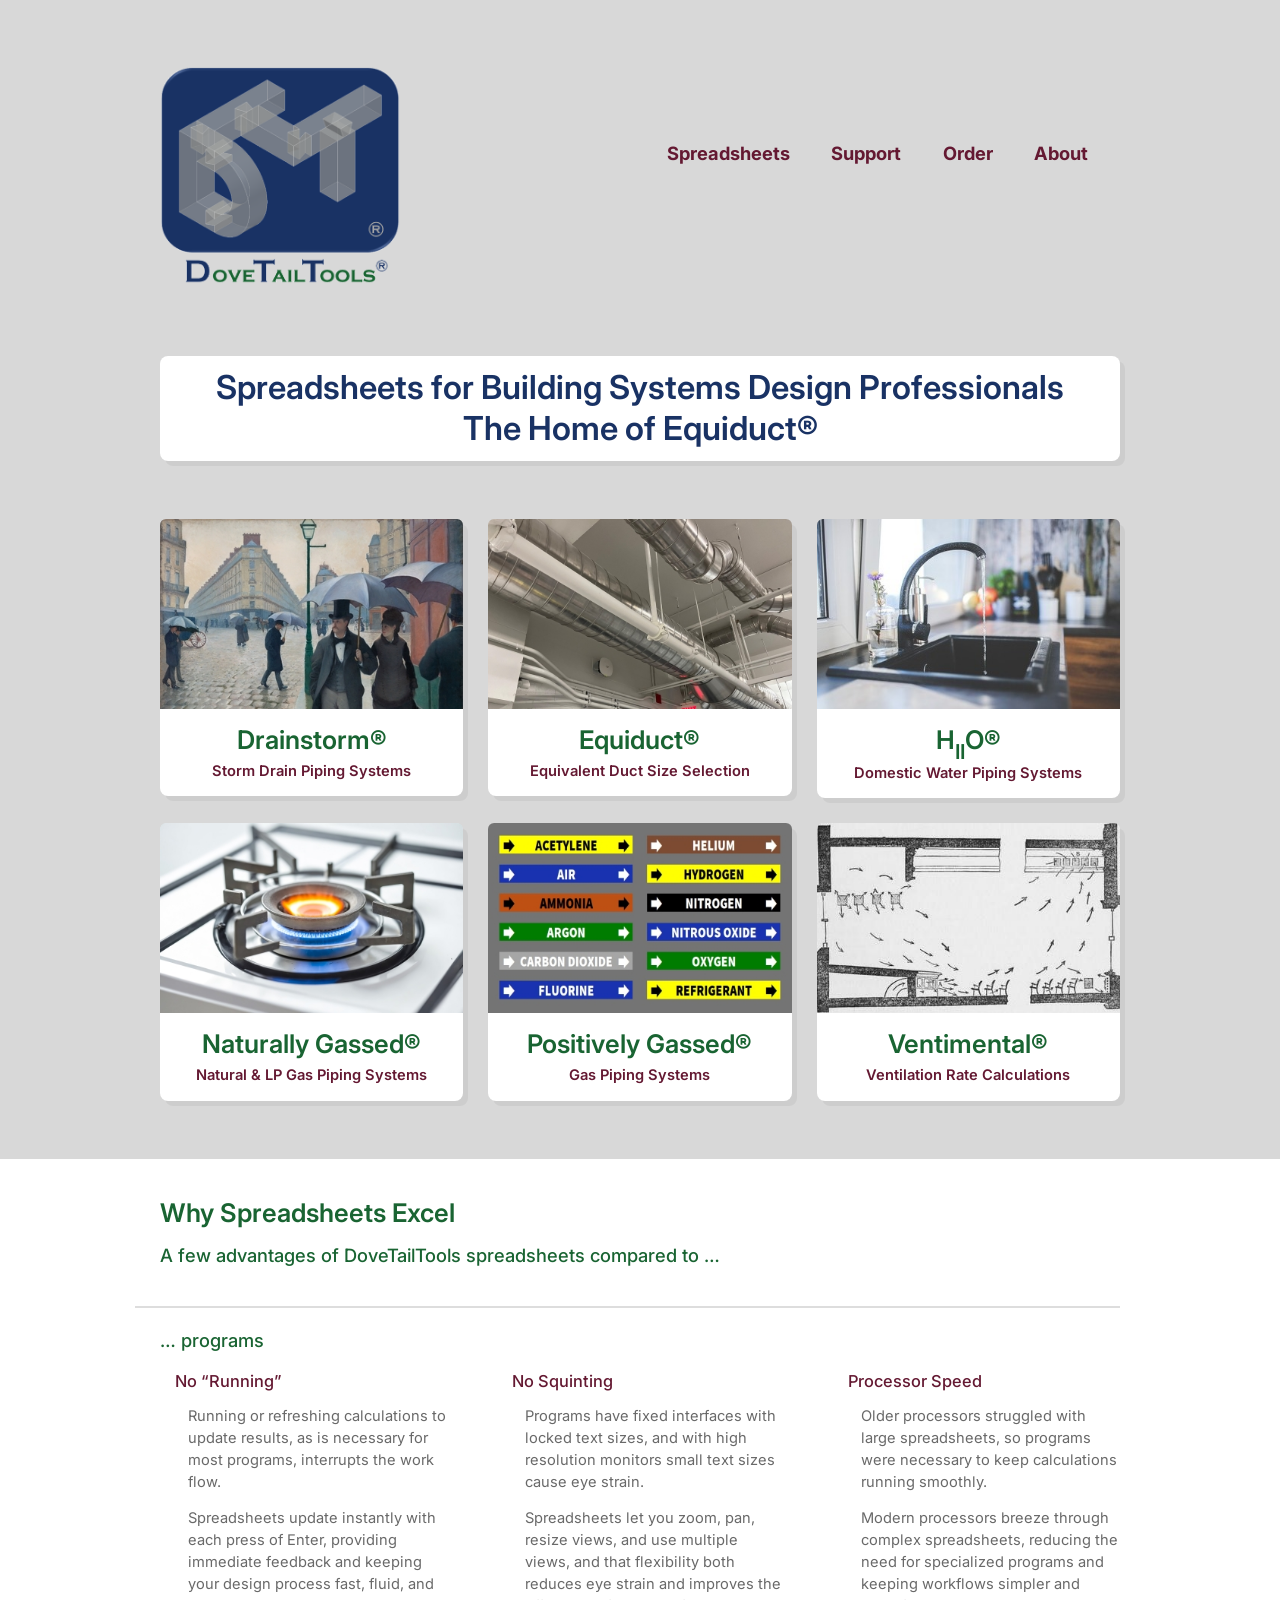
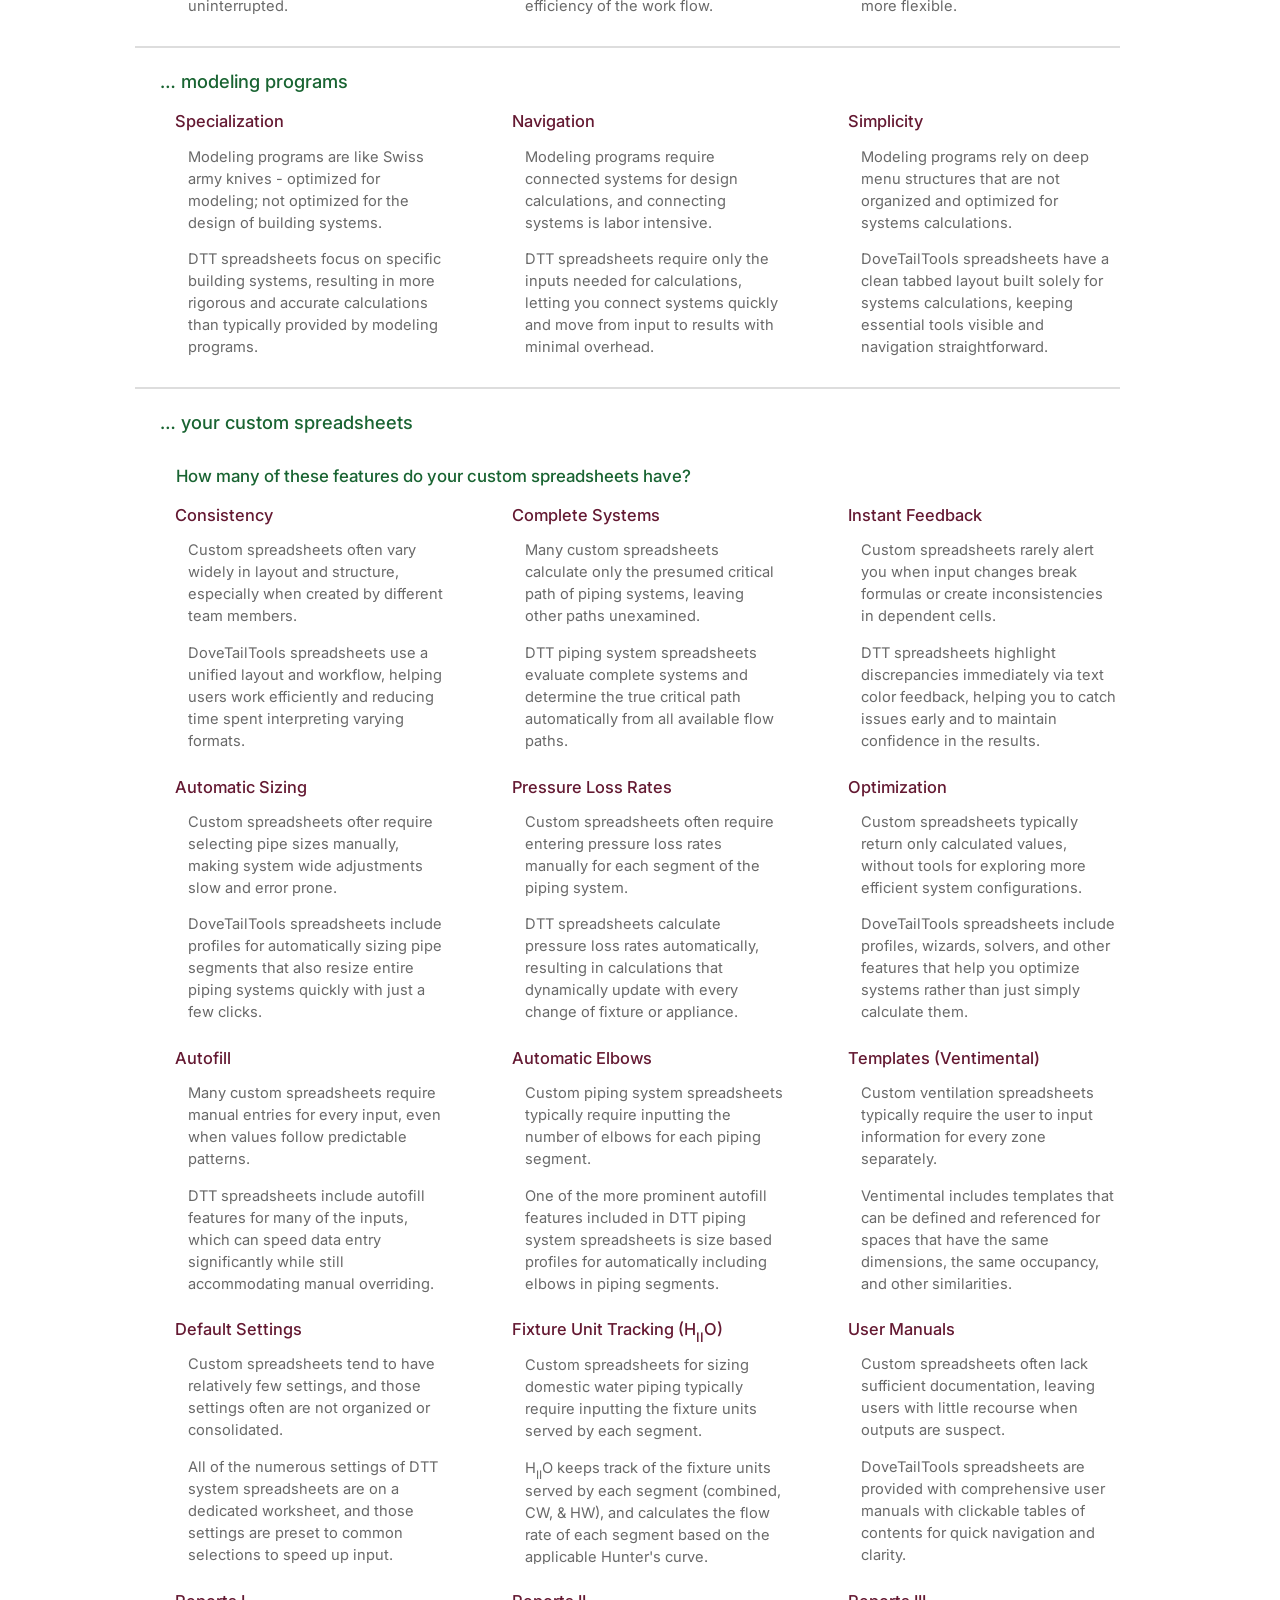
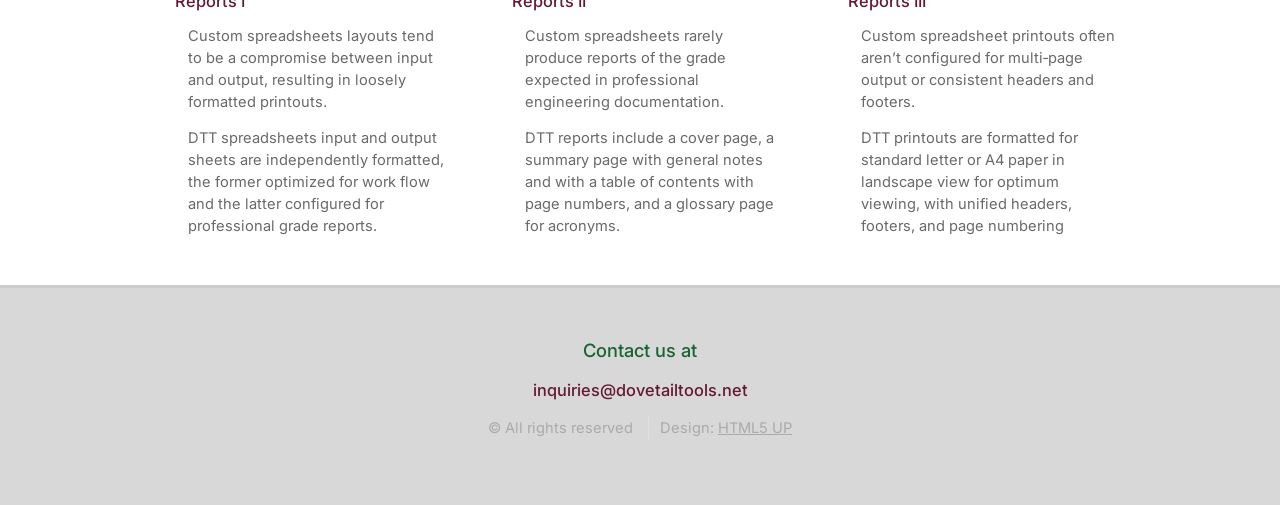
==== commit 1a2433b7: "Add files via upload" ====
--- a/index.html
+++ b/index.html
@@ -108,7 +108,7 @@
 									Spreadsheets for Building Systems Design Professionals
 								</h1>
 								<h2 class="dtt-blue banner-title" style="text-align:center;">
-									The Home of Equiduct&#8482
+									The Home of Equiduct&#174
 								</h2>
 							</div>
 						</div>
@@ -128,8 +128,8 @@
     									</a>
     									<div class="inner">
         									<header style="text-align:center;">
-									            <h2 class="dtt-green">Drainstorm&#8482;</h2>
-            									<h4 class="dtt-red">Storm Drain Piping System Sizing</h4>
+									            <h2 class="dtt-green">Drainstorm&reg;</h2>
+            									<h4 class="dtt-red">Storm Drain Piping Systems</h4>
         									</header>
     									</div>
 									</section>
@@ -143,7 +143,7 @@
     									</a>
     									<div class="inner">
         									<header style="text-align:center;">
-									            <h2 class="dtt-green">Equiduct&#8482;</h2>
+									            <h2 class="dtt-green">Equiduct&reg;</h2>
             									<h4 class="dtt-red">Equivalent Duct Size Selection</h4>
         									</header>
     									</div>
@@ -158,8 +158,8 @@
     									</a>
     									<div class="inner">
         									<header style="text-align:center;">
-									            <h2 class="dtt-green">H<sub>II</sub>O&#8482;</h2>
-            									<h4 class="dtt-red">Domestic Water Piping System Sizing</h4>
+									            <h2 class="dtt-green">H<sub>II</sub>O&reg;</h2>
+            									<h4 class="dtt-red">Domestic Water Piping Systems</h4>
         									</header>
     									</div>
 									</section>
@@ -173,8 +173,8 @@
     									</a>
     									<div class="inner">
         									<header style="text-align:center;">
-									            <h2 class="dtt-green">Naturally Gassed&#8482;</h2>
-            									<h4 class="dtt-red">Natural & LP Gas Piping System Sizing</h4>
+									            <h2 class="dtt-green">Naturally Gassed&reg;</h2>
+            									<h4 class="dtt-red">Natural & LP Gas Piping Systems</h4>
         									</header>
     									</div>
 									</section>
@@ -188,8 +188,8 @@
     									</a>
     									<div class="inner">
         									<header style="text-align:center;">
-									            <h2 class="dtt-green">Positively Gassed&#8482;</h2>
-            									<h4 class="dtt-red">Gas Piping System Sizing</h4>
+									            <h2 class="dtt-green">Positively Gassed&reg;</h2>
+            									<h4 class="dtt-red">Gas Piping Systems</h4>
         									</header>
     									</div>
 									</section>
@@ -203,7 +203,7 @@
     									</a>
     									<div class="inner">
         									<header style="text-align:center;">
-									            <h2 class="dtt-green">Ventimental&#8482;</h2>
+									            <h2 class="dtt-green">Ventimental&reg;</h2>
             									<h4 class="dtt-red">Ventilation Rate Calculations</h4>
         									</header>
     									</div>
@@ -220,137 +220,329 @@
                     <!-- Full-width header -->
                     <div class="row">
                         <div class="col-12">
-                            <h2 class="dtt-green" style="text-align:left; margin-bottom:0.4em;">
+                            <h2 class="dtt-green" style="text-align:left; margin-bottom:-0.3em;">
                                 Why Spreadsheets Excel
                             </h2>
                         </div>
                     </div>
 
                     <!-- Full-width intro line -->
-                    <div class="row" style="margin-top:0;">
+                    <div class="row">
                         <div class="col-12">
-                            <h3 class="dtt-green" style="margin-top:0;">
+                            <h3 class="dtt-green">
                                 A few advantages of DoveTailTools spreadsheets compared to …
                             </h3>
                         </div>
                     </div>
 
-                    <!-- Three-column section -->
+                    <!-- ========================= -->
+                    <!-- Section A: … programs     -->
+                    <!-- ========================= -->
+
+					<div class="row">
+						<div class="col-12 dtt-section-divider"></div>
+					</div>
+
+                    <div class="row">
+                        <div class="col-12">
+                            <h3 class="dtt-green">… programs</h3>
+                        </div>
+                    </div>
+
                     <div class="row gtr-200">
 
-                        <!-- Column 1 -->
-                        <div class="col-4 col-12-medium">
-                            <section class="last">
-
-                                <h3 class="dtt-green">… programs</h3>
-
-                                <div class="dtt-rowblock">
-                                    <h3 class="dtt-red dtt-subhead">No “Running”</h3>
-                                    <p class="dtt-body">
-                                        Unlike most programs, spreadsheet values update instantly with every press of Enter.
-                                    </p>
-                                </div>
-
-                                <div class="dtt-rowblock">
-                                    <h3 class="dtt-red dtt-subhead">No Squinting</h3>
-                                    <p class="dtt-body">
-                                        High resolution monitors and fixed pixel fonts can strain eyes. Spreadsheets are fully zoomable and pannable.
-                                    </p>
-                                </div>
-
-                                <div class="dtt-rowblock">
-                                    <h3 class="dtt-red dtt-subhead">No Missing References</h3>
-                                    <p class="dtt-body">
-                                        DoveTailTools spreadsheets are self contained. There are no external reference files and no external links.
-                                    </p>
-                                </div>
-
-                                <div class="dtt-rowblock">
-                                    <h3 class="dtt-red dtt-subhead">Customizable Views</h3>
-                                    <p class="dtt-body">
-                                        Spreadsheets allow multiple views resizable views, whereas program interfaces are nonmutable.
-                                    </p>
-                                </div>
-
-                            </section>
-                        </div>
-
-                        <!-- Column 2 -->
-                        <div class="col-4 col-12-medium">
-                            <section class="last">
-
-                                <h3 class="dtt-green">… modeling programs</h3>
-
-                                <div class="dtt-rowblock">
-                                    <h3 class="dtt-red dtt-subhead">Specialization</h3>
-                                    <p class="dtt-body">
-                                        Modeling programs are Swiss army knives. Spreadsheets are optimized for a specific purpose, with features designed for that purpose
-										that modeling programs lack.
-                                    </p>
-                                </div>
-
-                                <div class="dtt-rowblock">
-                                    <h3 class="dtt-red dtt-subhead">Navigation</h3>
-                                    <p class="dtt-body">
-                                       DoveTailTools spreadsheets have a simple intuitive tabbed interface that is much easier to navigate than the labyrinth of menus of modeling programs.
-                                    </p>
-                                </div>
-
-                                <div class="dtt-rowblock">
-                                    <h3 class="dtt-red dtt-subhead">Productivity</h3>
-                                    <p class="dtt-body">
-                                        Modeling programs require systems to be 'connected' before calculations can be run. Connecting systems is tedious and budget intensive.
-                                    </p>
-                                </div>
-
-                                <div class="dtt-rowblock">
-                                    <h3 class="dtt-red dtt-subhead">Resource Utilization</h3>
-                                    <p class="dtt-body">
-                                        Staff responsible for modeling may not be the same staff responsible for calculations. Spreadsheets let the right people focus on the right tasks.
-                                    </p>
-                                </div>
-
-                            </section>
-                        </div>
-
-                        <!-- Column 3 -->
-                        <div class="col-4 col-12-medium">
-                            <section class="last">
-
-                                <h3 class="dtt-green">… your custom spreadsheets</h3>
-
-                                <div class="dtt-rowblock">
-                                    <h3 class="dtt-red dtt-subhead">Features</h3>
-                                    <p class="dtt-body">
-                                        DoveTailTools spreadsheets include features such as profiles, wizards, and templates that dramatically speed up both data entry and adjusting sizes to optimize systems.
-                                    </p>
-                                </div>
-
-                                <div class="dtt-rowblock">
-                                    <h3 class="dtt-red dtt-subhead">Instant Discrepancy Feedback</h3>
-                                    <p class="dtt-body">
-                                        Renaming segments and zones can create reference discrepancies. DoveTailTools spreadsheets highlight such discrepancies instantly via text color feedback.
-                                    </p>
-                                </div>
-
-                                <div class="dtt-rowblock">
-                                    <h3 class="dtt-red dtt-subhead">Complete Systems</h3>
-                                    <p class="dtt-body">
-                                        DoveTailTools spreadsheets are configured for designing complete systems, while still allowing experienced users to condense input when the critical path is obvious.
-                                    </p>
-                                </div>
-
-                                <div class="dtt-rowblock">
-                                    <h3 class="dtt-red dtt-subhead">User Manuals</h3>
-                                    <p class="dtt-body">
-                                        Each spreadsheet includes a comprehensive user manual for clarity and confidence.
-                                    </p>
-                                </div>
-
-                            </section>
-                        </div>
-
-                    </div>
+                        <div class="col-4 col-12-medium">
+                            <div class="dtt-rowblock">
+                                <h3 class="dtt-red dtt-subhead">No “Running”</h3>
+                                <p class="dtt-body">
+                                    Running or refreshing calculations to update results, as is necessary for most programs, interrupts the work flow.
+                                </p>
+                                <p class="dtt-body">
+                                    Spreadsheets update instantly with each press of Enter, providing immediate feedback and keeping your design process fast, fluid, and uninterrupted.
+                                </p>
+                            </div>
+                        </div>
+
+                        <div class="col-4 col-12-medium">
+                            <div class="dtt-rowblock">
+                                <h3 class="dtt-red dtt-subhead">No Squinting</h3>
+                                <p class="dtt-body">
+                                    Programs have fixed interfaces with locked text sizes, and with high resolution monitors small text sizes cause eye strain.
+                                </p>
+                                <p class="dtt-body">
+                                    Spreadsheets let you zoom, pan, resize views, and use multiple views, and that flexibility both reduces eye strain and improves the efficiency of the work flow.
+                                </p>
+                            </div>
+                        </div>
+
+                        <div class="col-4 col-12-medium">
+                            <div class="dtt-rowblock">
+                                <h3 class="dtt-red dtt-subhead">Processor Speed</h3>
+                                <p class="dtt-body">
+                                    Older processors struggled with large spreadsheets, so programs were necessary to keep calculations running smoothly.
+                                </p>
+                                <p class="dtt-body">
+                                    Modern processors breeze through complex spreadsheets, reducing the need for specialized programs and keeping workflows simpler and more flexible.
+                                </p>
+                            </div>
+                        </div>
+
+                    </div>
+
+                    <!-- ================================ -->
+                    <!-- Section B: … modeling programs   -->
+                    <!-- ================================ -->
+
+					<div class="row">
+						<div class="col-12 dtt-section-divider"></div>
+					</div>
+
+                    <div class="row">
+                        <div class="col-12">
+                            <h3 class="dtt-green">… modeling programs</h3>
+                        </div>
+                    </div>
+
+                    <div class="row gtr-200">
+
+                        <div class="col-4 col-12-medium">
+                            <div class="dtt-rowblock">
+                                <h3 class="dtt-red dtt-subhead">Specialization</h3>
+                                <p class="dtt-body">
+                                    Modeling programs are like Swiss army knives - optimized for modeling; not optimized for the design of building systems.
+                                </p>
+                                <p class="dtt-body">
+                                    DTT spreadsheets focus on specific building systems, resulting in more rigorous and accurate calculations than typically provided by modeling programs.
+                                </p>
+                            </div>
+                        </div>
+
+                        <div class="col-4 col-12-medium">
+                            <div class="dtt-rowblock">
+                                <h3 class="dtt-red dtt-subhead">Navigation</h3>
+                                <p class="dtt-body">
+                                    Modeling programs require connected systems for design calculations, and connecting systems is labor intensive.
+								</p>
+                                <p class="dtt-body">
+                                    DTT spreadsheets require only the inputs needed for calculations, letting you connect systems quickly and move from input to results with minimal overhead.
+                                </p>
+                            </div>
+                        </div>
+
+                        <div class="col-4 col-12-medium">
+                            <div class="dtt-rowblock">
+                                <h3 class="dtt-red dtt-subhead">Simplicity</h3>
+                                <p class="dtt-body">
+                                    Modeling programs rely on deep menu structures that are not organized and optimized for systems calculations.
+                                </p>
+                                <p class="dtt-body">
+                                    DoveTailTools spreadsheets have a clean tabbed layout built solely for systems calculations, keeping essential tools visible and navigation straightforward.
+                                </p>
+                            </div>
+                        </div>
+
+                    </div>
+
+                    <!-- ======================================== -->
+                    <!-- Section C: … your custom spreadsheets     -->
+                    <!-- ======================================== -->
+
+					<div class="row dtt-divider-tight">
+						<div class="col-12 dtt-section-divider"></div>
+					</div>
+
+                    <div class="row">
+                        <div class="col-12">
+                            <h3 class="dtt-green">… your custom spreadsheets</h3>
+                        </div>
+                    </div>
+                    <div class="row">
+                        <div class="col-12">
+                            <h3 class="dtt-green dtt-participatory">
+								How many of these features do your custom spreadsheets have?
+							</h3>
+                        </div>
+                    </div>
+
+                    <div class="row gtr-200">
+                    
+                        <!-- Row 1 -->
+                        <div class="col-4 col-12-medium">
+                            <div class="dtt-rowblock">
+                                <h3 class="dtt-red dtt-subhead">Consistency</h3>
+                                <p class="dtt-body">
+                                    Custom spreadsheets often vary widely in layout and structure, especially when created by different team members.
+                                </p>
+                                <p class="dtt-body">
+                                    DoveTailTools spreadsheets use a unified layout and workflow, helping users work efficiently and reducing time spent interpreting varying formats.
+                                </p>
+                            </div>
+                        </div>
+                        <div class="col-4 col-12-medium">
+                            <div class="dtt-rowblock">
+                                <h3 class="dtt-red dtt-subhead">Complete Systems</h3>
+                                <p class="dtt-body">
+                                    Many custom spreadsheets calculate only the presumed critical path of piping systems, leaving other paths unexamined.
+                                </p>
+                                <p class="dtt-body">
+                                    DTT piping system spreadsheets evaluate complete systems and determine the true critical path automatically from all available flow paths.
+                                </p>
+                            </div>
+                        </div>
+                        <div class="col-4 col-12-medium">
+                            <div class="dtt-rowblock">
+                                <h3 class="dtt-red dtt-subhead">Instant Feedback</h3>
+                                <p class="dtt-body">
+                                    Custom spreadsheets rarely alert you when input changes break formulas or create inconsistencies in dependent cells.
+                                </p>
+                                <p class="dtt-body">
+                                    DTT spreadsheets highlight discrepancies immediately via text color feedback, helping you to catch issues early and to maintain confidence in the results.
+                                </p>
+                            </div>
+                        </div>
+
+                        <!-- Row 2 -->
+                        <div class="col-4 col-12-medium dtt-rowblock-top">
+                            <div class="dtt-rowblock">
+                                <h3 class="dtt-red dtt-subhead">Automatic Sizing</h3>
+                                <p class="dtt-body">
+                                    Custom spreadsheets ofter require selecting pipe sizes manually, making system wide adjustments slow and error prone.
+                                </p>
+                                <p class="dtt-body">
+                                    DoveTailTools spreadsheets include profiles for automatically sizing pipe segments that also resize entire piping systems quickly with just a few clicks.
+                                </p>
+                            </div>
+                        </div>
+                        <div class="col-4 col-12-medium dtt-rowblock-top">
+                            <div class="dtt-rowblock">
+                                <h3 class="dtt-red dtt-subhead">Pressure Loss Rates</h3>
+                                <p class="dtt-body">
+                                    Custom spreadsheets often require entering pressure loss rates manually for each segment of the piping system.
+                                </p>
+                                <p class="dtt-body">
+                                    DTT spreadsheets calculate pressure loss rates automatically, resulting in calculations that dynamically update with every change of fixture or appliance.
+                                </p>
+                            </div>
+                        </div>
+                        <div class="col-4 col-12-medium dtt-rowblock-top">
+                            <div class="dtt-rowblock">
+                                <h3 class="dtt-red dtt-subhead">Optimization</h3>
+                                <p class="dtt-body">
+                                    Custom spreadsheets typically return only calculated values, without tools for exploring more efficient system configurations.
+                                </p>
+                                <p class="dtt-body">
+                                    DoveTailTools spreadsheets include profiles, wizards, solvers, and other features that help you optimize systems rather than just simply calculate them.
+                                </p>
+                            </div>
+                        </div>
+						
+                        <!-- Row 3 -->
+                        <div class="col-4 col-12-medium dtt-rowblock-top">
+                            <div class="dtt-rowblock">
+                                <h3 class="dtt-red dtt-subhead">Autofill</h3>
+                                <p class="dtt-body">
+                                    Many custom spreadsheets require manual entries for every input, even when values follow predictable patterns.
+                                </p>
+                                <p class="dtt-body">
+                                    DTT spreadsheets include autofill features for many of the inputs, which can speed data entry significantly while still accommodating manual overriding.
+                                </p>
+                            </div>
+                        </div>
+                        <div class="col-4 col-12-medium dtt-rowblock-top">
+                            <div class="dtt-rowblock">
+                                <h3 class="dtt-red dtt-subhead">Automatic Elbows</h3>
+                                <p class="dtt-body">
+                                    Custom piping system spreadsheets typically require inputting the number of elbows for each piping segment.
+                                </p>
+                                <p class="dtt-body">
+                                    One of the more prominent autofill features included in DTT piping system spreadsheets is size based profiles for automatically including elbows in piping segments. 
+                                </p>
+                            </div>
+                        </div>
+                        <div class="col-4 col-12-medium dtt-rowblock-top">
+                            <div class="dtt-rowblock">
+                                <h3 class="dtt-red dtt-subhead">Templates (Ventimental)</h3>
+                                <p class="dtt-body">
+                                    Custom ventilation spreadsheets typically require the user to input information for every zone separately.
+                                </p>
+                                <p class="dtt-body">
+                                    Ventimental includes templates that can be defined and referenced for spaces that have the same dimensions, the same occupancy, and other similarities.
+                                </p>
+                            </div>
+                        </div>
+
+                        <!-- Row 4 -->
+                        <div class="col-4 col-12-medium dtt-rowblock-top">
+                            <div class="dtt-rowblock">
+                                <h3 class="dtt-red dtt-subhead">Default Settings</h3>
+                                <p class="dtt-body">
+                                    Custom spreadsheets tend to have relatively few settings, and those settings often are not organized or consolidated.
+                                </p>
+                                <p class="dtt-body">
+                                    All of the numerous settings of DTT system spreadsheets are on a dedicated worksheet, and those settings are preset to common selections to speed up input.
+                                </p>
+                            </div>
+                        </div>
+                        <div class="col-4 col-12-medium dtt-rowblock-top">
+                            <div class="dtt-rowblock">
+                                <h3 class="dtt-red dtt-subhead">Fixture Unit Tracking (H<sub>II</sub>O)</h3>
+                                <p class="dtt-body">
+                                    Custom spreadsheets for sizing domestic water piping typically require inputting the fixture units served by each segment.
+                                </p>
+                                <p class="dtt-body">
+                                    H<sub>II</sub>O keeps track of the fixture units served by each segment (combined, CW, & HW), and calculates the flow rate of each segment based on the applicable Hunter's curve.
+                                </p>
+                            </div>
+                        </div>
+                        <div class="col-4 col-12-medium dtt-rowblock-top">
+                            <div class="dtt-rowblock">
+                                <h3 class="dtt-red dtt-subhead">User Manuals</h3>
+                                <p class="dtt-body">
+                                    Custom spreadsheets often lack sufficient documentation, leaving users with little recourse when outputs are suspect.
+                                </p>
+                                <p class="dtt-body">
+                                    DoveTailTools spreadsheets are provided with comprehensive user manuals with clickable tables of contents for quick navigation and clarity.
+                                </p>
+                            </div>
+                        </div>
+
+                        <!-- Row 5 -->
+                        <div class="col-4 col-12-medium dtt-rowblock-top">
+                            <div class="dtt-rowblock">
+                                <h3 class="dtt-red dtt-subhead">Reports I</h3>
+                                <p class="dtt-body">
+                                    Custom spreadsheets layouts tend to be a compromise between input and output, resulting in loosely formatted printouts.
+                                </p>
+                                <p class="dtt-body">
+                                    DTT spreadsheets input and output sheets are independently formatted, the former optimized for work flow and the latter configured for professional grade reports.
+                                </p>
+                            </div>
+                        </div>
+                        <div class="col-4 col-12-medium dtt-rowblock-top">
+                            <div class="dtt-rowblock">
+                                <h3 class="dtt-red dtt-subhead">Reports II</h3>
+                                <p class="dtt-body">
+                                    Custom spreadsheets rarely produce reports of the grade expected in professional engineering documentation.
+                                </p>
+                                <p class="dtt-body">
+                                    DTT reports include a cover page, a summary page with general notes and with a table of contents with page numbers, and a glossary page for acronyms.
+                                </p>
+                            </div>
+                        </div>
+                        <div class="col-4 col-12-medium dtt-rowblock-top">
+                            <div class="dtt-rowblock">
+                                <h3 class="dtt-red dtt-subhead">Reports III</h3>
+                                <p class="dtt-body">
+                                    Custom spreadsheet printouts often aren’t configured for multi‑page output or consistent headers and footers.
+                                </p>
+                                <p class="dtt-body">
+                                    DTT printouts are formatted for standard letter or A4 paper in landscape view for optimum viewing, with unified headers, footers, and page numbering throughout.
+                                </p>
+                            </div>
+                        </div>
+
+                    </div>
+
                 </div>
             </div>
 
--- a/assets/css/main.css
+++ b/assets/css/main.css
@@ -1,7 +1,6 @@
 @import url("fontawesome-all.min.css");
 @import url("https://fonts.googleapis.com/css?family=Oleo+Script:400|Open+Sans:300,300italic,600,600italic,800");
-@import url('http://fonts.cdnfonts.com/css/source-sans-pro');
-@import url('http://fonts.cdnfonts.com/css/copperplate-gothic-std');
+@import url('https://fonts.googleapis.com/css2?family=Inter:wght@300;400;500&display=swap');
 
 /*
 	Verti by HTML5 UP
@@ -93,7 +92,7 @@
 		background-position: top left, top left;
 		background-repeat: repeat-x, repeat;
 		background-size: 100% 30em, auto;
-		font-family: 'Source Sans Pro', sans-serif;
+		font-family: 'Inter', sans-serif;
 		font-size: 13pt;
 		color: #696969;
 		font-weight: 400;
@@ -130,7 +129,7 @@
 		}
 
 	input, select, textarea {
-		font-family: 'Source Sans Pro', sans-serif;
+		font-family: 'Inter', sans-serif;
 		font-size: 13pt;
 		color: #696969;
 		font-weight: 300;
@@ -176,7 +175,7 @@
 	}
 
 	h4 {
-		font-size: 1.2em !important;
+		font-size: 1.0em !important;
 		line-height: 1.25em !important;
 		font-weight: 600 !important;
 		margin: 0 0 0 0 !important;
@@ -235,6 +234,242 @@
 	p, ul, ol, dl, table {
 		margin-bottom: 1.5em;
 	}
+
+/* ========================= */
+/* DoveTailTools Custom CSS  */
+/* ========================= */
+
+/* Sub‑heads */
+.dtt-subhead {
+    padding-left: 15px;
+    margin-top: 0.6em !important;     /* consistent spacing above red subheads */
+    margin-bottom: 0.3em !important;  /* consistent spacing below red subheads */
+}
+
+/* Standard paragraphs */
+.dtt-body {
+    padding-left: 28px;
+    margin-top: 0.4em;
+    margin-bottom: 1.0em !important;  /* buffer below body text for index.html grid */
+}
+
+/* Disable HTML5UP pseudo-bullets */
+ul.dtt-list li:before,
+ul.dtt-list-nested li:before {
+    content: none !important;
+}
+
+/* Restore normal bullets */
+ul.dtt-list,
+ul.dtt-list-nested {
+    list-style-type: disc !important;
+    list-style-position: outside !important;
+    text-indent: 0 !important;
+}
+
+/* Top‑level lists (Features) */
+ul.dtt-list {
+    margin-left: 0 !important;
+    padding-left: 28px !important;
+    margin-top: 0.4em;
+}
+
+/* Nested lists under paragraphs */
+ul.dtt-list-nested {
+    margin-left: 0 !important;
+    padding-left: 48px !important;
+    margin-top: 0.4em;
+}
+
+.dtt-bullet {
+    padding-left: 36px;
+    text-indent: 0;
+    margin: 0;
+    padding-bottom: 0.9em;
+    line-height: 1.45;
+}
+
+.dtt-bullet-nested {
+    padding-left: 60px;
+    text-indent: 0;
+    margin: 0;
+    padding-bottom: 0.9em;
+    line-height: 1.45;
+}
+
+/* Automatically insert the bullet glyph */
+.dtt-bullet::before,
+.dtt-bullet-nested::before {
+    content: "▪";
+    display: inline-block;
+    width: 12px;
+    margin-left: -12px;
+}
+
+/* Dividers */
+.dtt-divider {
+    border: none;
+    border-top: 2px solid #ccc;
+    margin: 1.6em 0;
+}
+
+/* Footnote-style paragraph */
+.dtt-footnote {
+    padding-left: 60px;
+    text-indent: -12px;
+    margin: 0;
+    padding-bottom: 0.6em;
+    line-height: 1.45;
+    font-size: 0.95em;
+}
+
+/* Subtle full-width section dividers on index page */
+.dtt-section-divider {
+    border-bottom: 2px solid #ddd;
+    margin: 0 0 0 0;   /* tuned to match your vertical rhythm */
+}
+
+/* ========================================= */
+/* Tightened grid + equal-height rowblocks   */
+/* ========================================= */
+
+/* Override HTML5UP row spacing */
+#main-wrapper .row {
+    margin-top: 0.4em !important;
+    margin-bottom: 0.4em !important;
+}
+
+/* Remove extra padding HTML5UP adds to columns */
+#main-wrapper .col-4,
+#main-wrapper .col-12-medium {
+    padding-top: 0 !important;
+    padding-bottom: 0 !important;
+}
+
+/* Remove inner padding that compresses grid height */
+#main-wrapper .col-4 > * {
+    padding-top: 0 !important;
+    padding-bottom: 0 !important;
+}
+
+/* Make each column a flex container */
+#main-wrapper .col-4 {
+    display: flex !important;
+    flex-direction: column !important;
+}
+
+/* Fixed height for 3×3 grid rowblocks */
+#main-wrapper .dtt-rowblock {
+    height: 17em !important;   /* adjust slightly if needed */
+    overflow: hidden !important; /* prevents flexbox stretching */
+    display: block !important;   /* disables flex behavior */
+}
+
+/* Override HTML5UP row spacing (gentle global tightening) */
+
+/* Green section headers (… programs, … modeling programs, etc.) */
+#main-wrapper h3.dtt-green {
+    margin-top: -0.5em !important;     /* tighten space ABOVE */
+    margin-bottom: 0.5em !important;  /* increase space BELOW */
+}
+
+/* Participatory line under section headers of index file*/
+.dtt-participatory {
+    color: #2f5f3f;              /* same green as .dtt-green */
+    padding-left: 16px;          /* aligns with red subheads / body text */
+    font-weight: 500;            /* matches your green headers’ visual strength */
+    font-size: 1.15em;           /* slightly smaller than .dtt-green */
+}
+
+/* Red subheads inside rowblocks */
+#main-wrapper h3.dtt-red.dtt-subhead {
+    margin-top: 0.2em !important;     /* consistent spacing above */
+    margin-bottom: 0.8em !important;  /* consistent spacing below */
+}
+
+#main-wrapper .dtt-rowblock-top {
+    margin-top: 1.5em !important;   /* tune to taste */
+}
+
+/* Reduce top padding of the main content wrapper */
+#main-wrapper {
+    padding-top: 0.5em !important;   /* try 0.5em, then tune up/down */
+}
+
+/* Remove extra top margin on the main H2 */
+#main-wrapper h2.dtt-green {
+    margin-top: 0 !important;
+}
+
+/* Top-of-column green headers that need a gap above */
+#main-wrapper h3.dtt-green-top {
+    margin-top: 1em !important;  /* tune to match FAQ look */
+}
+
+/* Top-of-column body text that needs a gap above */
+#main-wrapper p.indent-1-top {
+    margin-top: 1.5em !important;  /* tune to match FAQ look */
+}
+
+/* Adjustable pinned height for FAQ banner + TOC + gaps */
+:root {
+    --faq-pinned-height: 150px; /* Adjust this manually as needed */
+}
+
+/* TOC columns */
+.faq-toc-column {
+    text-align: center;
+}
+
+.faq-toc-column ul {
+    list-style: none;
+    padding-left: 0;
+    margin: 0;
+}
+
+.faq-toc-column li {
+    margin-bottom: 0.4em;
+}
+
+.faq-toc-column a {
+    color: #193264; /* .dtt-blue */
+    text-decoration: none;
+    font-size: 1.25em; /* matches green category headings */
+    font-weight: 500;  /* visually matches .dtt-green */
+}
+
+.faq-toc-column a:hover {
+    text-decoration: underline;
+}
+
+/* Divider line between categories */
+.dtt-divider {
+    border: none;
+    border-bottom: 1px solid #ddd;
+    margin: 2em 0;
+}
+
+/* Subcategory items inside dropdowns */
+#nav .nav-subcategory {
+    font-size: 1em;
+    padding: 0 1em;
+}
+
+/* Add buffer above FAQ anchor targets */
+.dtt-green {
+    scroll-margin-top: 3em; /* adjust to taste: 2em–3em works well */
+}
+
+/* FAQ question headings (red) — sized between category and body text */
+.dtt-red {
+    font-size: 1.12em;
+    font-weight: 500; /* optional: keeps it visually strong */
+    margin-left: 0;   /* keeps alignment clean */
+}
+
+/* ========================= */
+/* End DoveTailTools Custom CSS  */
+/* ========================= */
 
 /* Container */
 
@@ -2093,7 +2328,7 @@
 		#logo h1 {
 			color: #324b64;
 			border-radius: 6px;
-			font-family: 'Copperplate Gothic STD', sans-serif;
+			font-family: "Inter", Helvetica, sans-serif;
 			font-weight: 400;
 			padding: 0.7em 0.25em 0.25em 0.25em;
 			font-size: 3em;
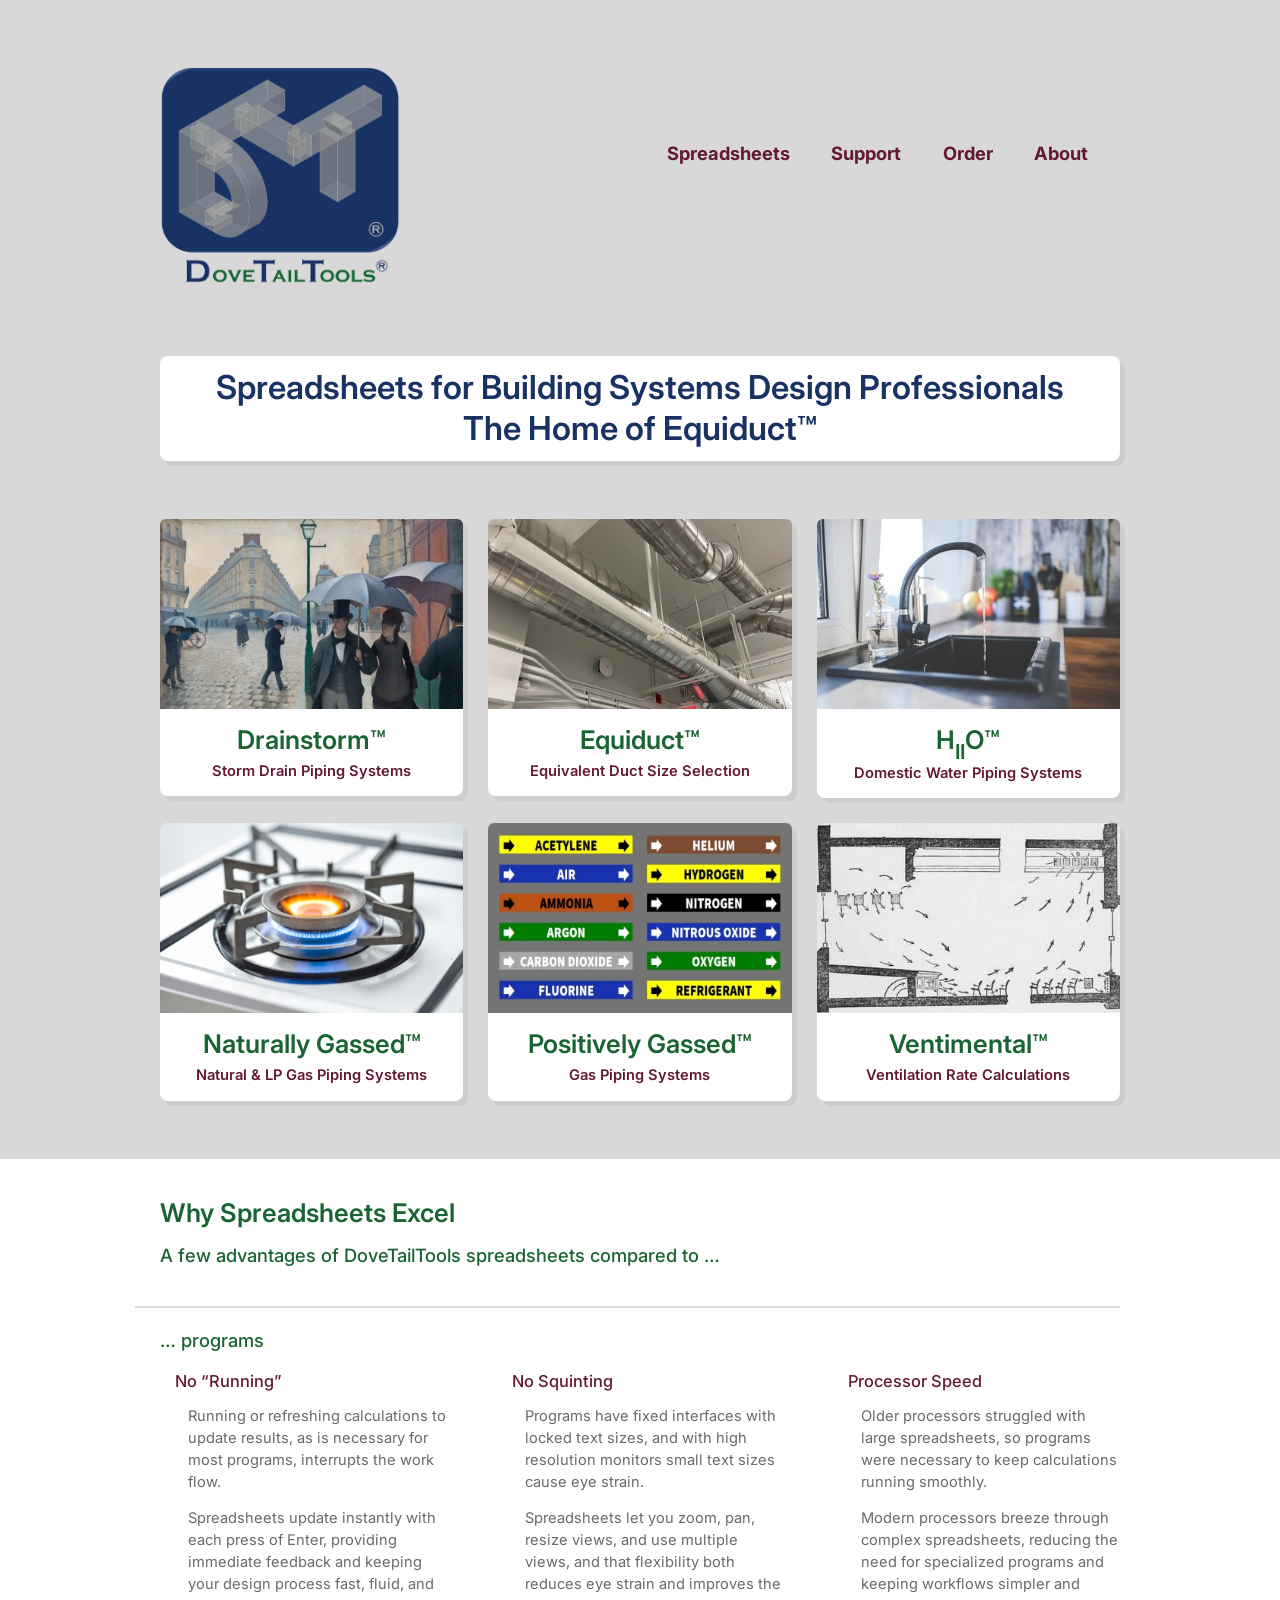
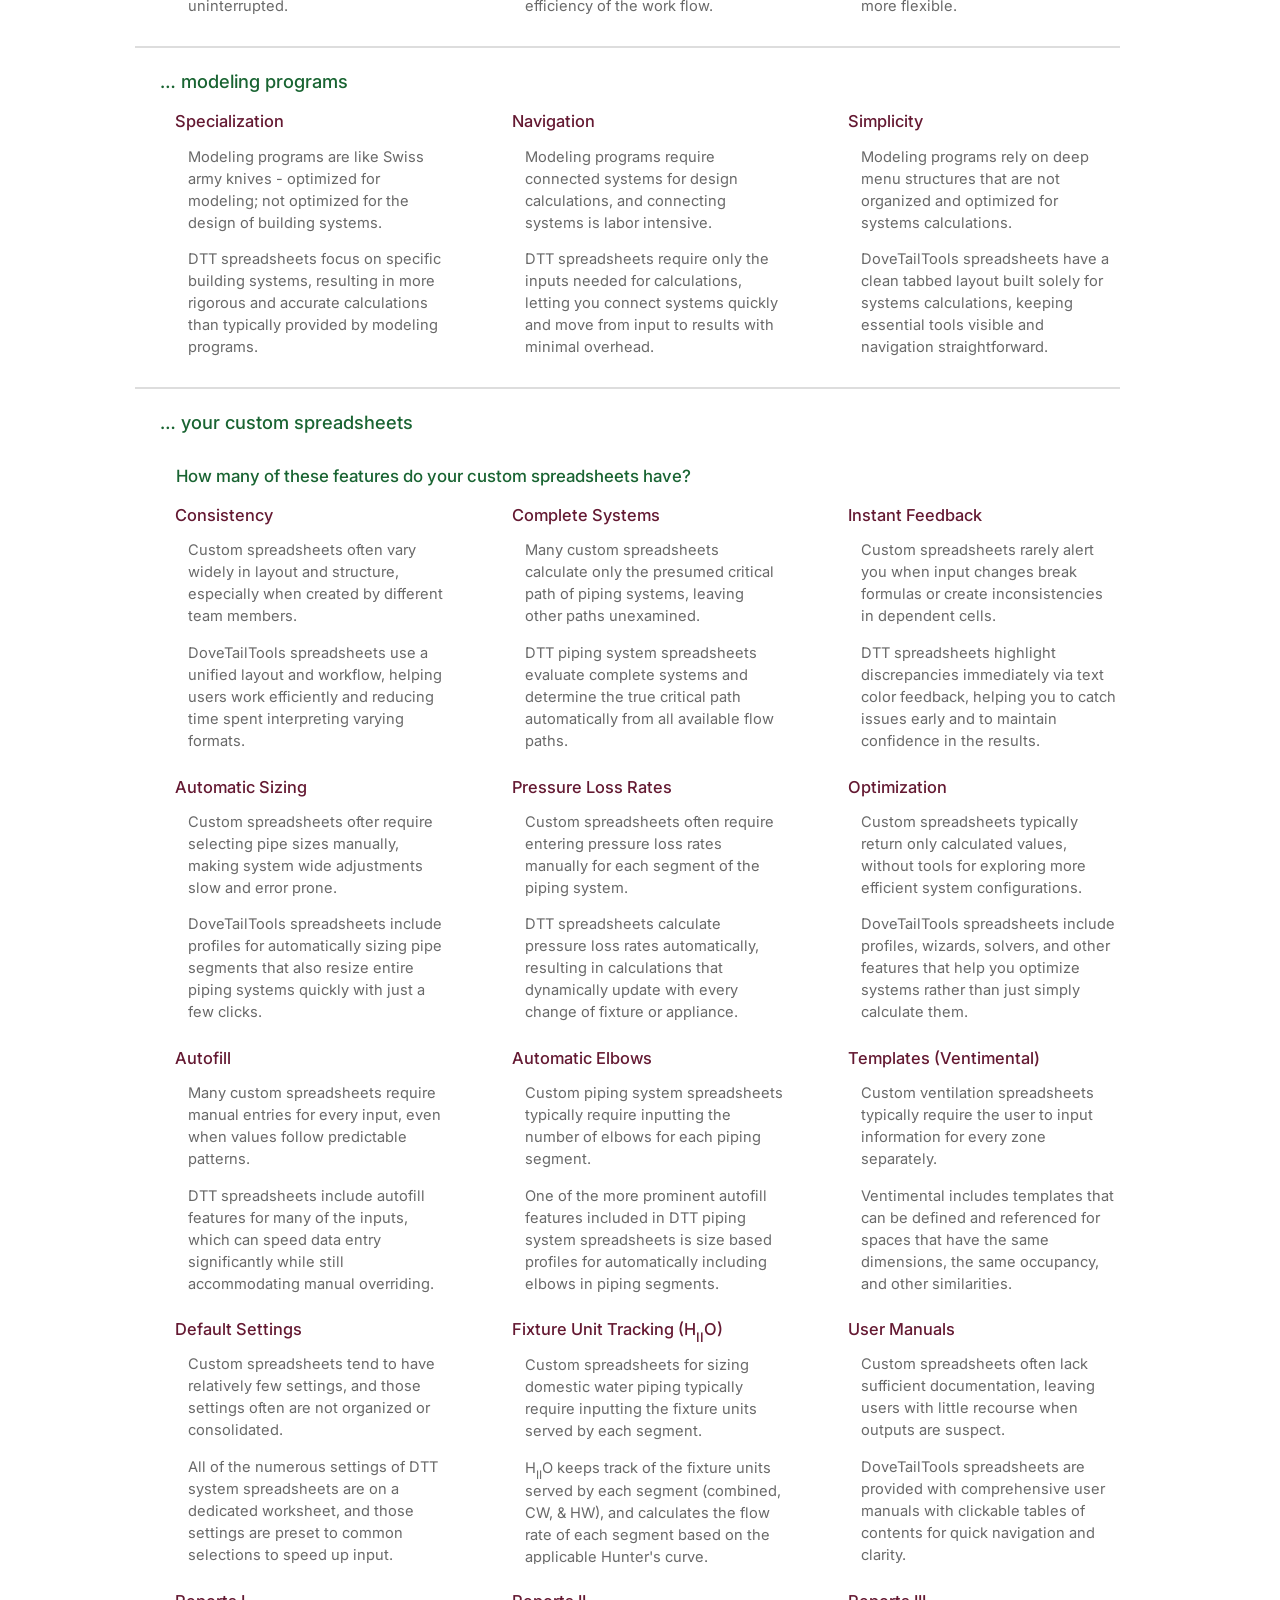
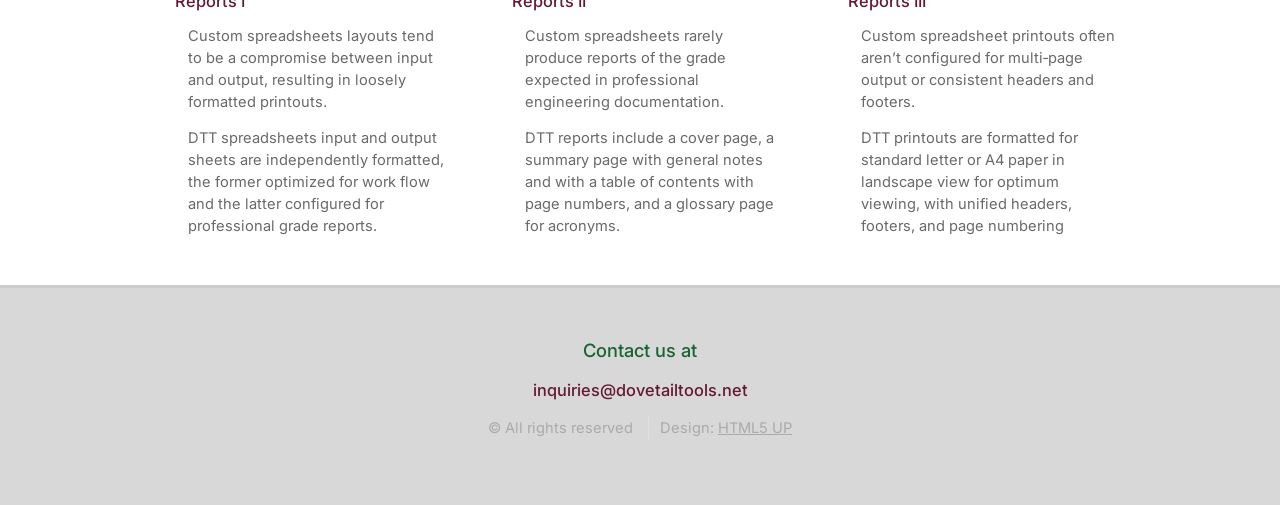
==== commit 5c0e7b75: "Add files via upload" ====
--- a/index.html
+++ b/index.html
@@ -108,7 +108,7 @@
 									Spreadsheets for Building Systems Design Professionals
 								</h1>
 								<h2 class="dtt-blue banner-title" style="text-align:center;">
-									The Home of Equiduct&#174
+									The Home of Equiduct&#8482
 								</h2>
 							</div>
 						</div>
@@ -128,7 +128,7 @@
     									</a>
     									<div class="inner">
         									<header style="text-align:center;">
-									            <h2 class="dtt-green">Drainstorm&reg;</h2>
+									            <h2 class="dtt-green">Drainstorm&#8482;</h2>
             									<h4 class="dtt-red">Storm Drain Piping Systems</h4>
         									</header>
     									</div>
@@ -143,7 +143,7 @@
     									</a>
     									<div class="inner">
         									<header style="text-align:center;">
-									            <h2 class="dtt-green">Equiduct&reg;</h2>
+									            <h2 class="dtt-green">Equiduct&#8482;</h2>
             									<h4 class="dtt-red">Equivalent Duct Size Selection</h4>
         									</header>
     									</div>
@@ -158,7 +158,7 @@
     									</a>
     									<div class="inner">
         									<header style="text-align:center;">
-									            <h2 class="dtt-green">H<sub>II</sub>O&reg;</h2>
+									            <h2 class="dtt-green">H<sub>II</sub>O&#8482</h2>
             									<h4 class="dtt-red">Domestic Water Piping Systems</h4>
         									</header>
     									</div>
@@ -173,7 +173,7 @@
     									</a>
     									<div class="inner">
         									<header style="text-align:center;">
-									            <h2 class="dtt-green">Naturally Gassed&reg;</h2>
+									            <h2 class="dtt-green">Naturally Gassed&#8482;</h2>
             									<h4 class="dtt-red">Natural & LP Gas Piping Systems</h4>
         									</header>
     									</div>
@@ -188,7 +188,7 @@
     									</a>
     									<div class="inner">
         									<header style="text-align:center;">
-									            <h2 class="dtt-green">Positively Gassed&reg;</h2>
+									            <h2 class="dtt-green">Positively Gassed&#8482;</h2>
             									<h4 class="dtt-red">Gas Piping Systems</h4>
         									</header>
     									</div>
@@ -203,7 +203,7 @@
     									</a>
     									<div class="inner">
         									<header style="text-align:center;">
-									            <h2 class="dtt-green">Ventimental&reg;</h2>
+									            <h2 class="dtt-green">Ventimental&#8482;</h2>
             									<h4 class="dtt-red">Ventilation Rate Calculations</h4>
         									</header>
     									</div>
--- a/assets/css/main.css
+++ b/assets/css/main.css
@@ -467,6 +467,15 @@
     margin-left: 0;   /* keeps alignment clean */
 }
 
+/* Netlify inline confirmation */
+#request-success.netlify-success {
+    display: block !important;
+}
+
+#request-form-wrapper.netlify-success {
+    display: none !important;
+}
+
 /* ========================= */
 /* End DoveTailTools Custom CSS  */
 /* ========================= */
@@ -1895,6 +1904,7 @@
 	form textarea {
 		resize: none;
 	} /* Custom submit button color */
+	
 	.button.primary {
 		background-color: #193264;
 		border-color: #193264;
